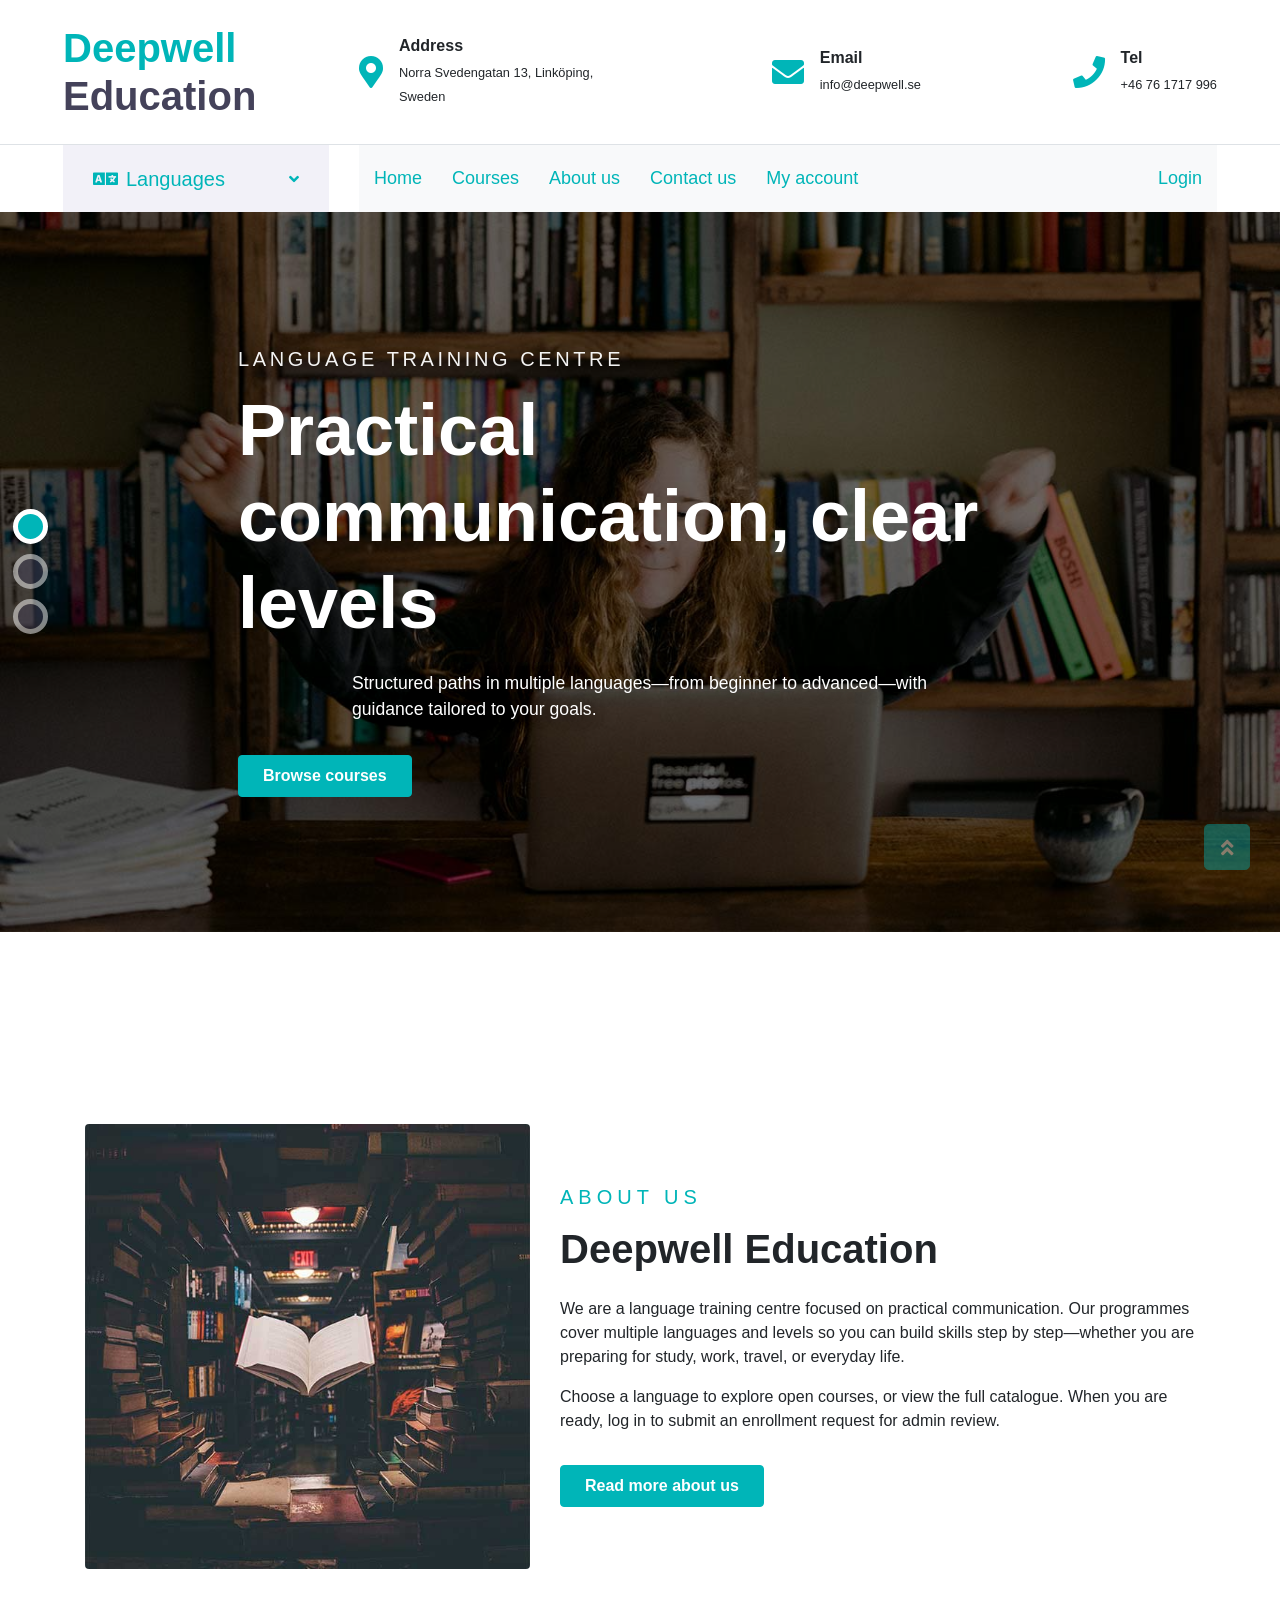
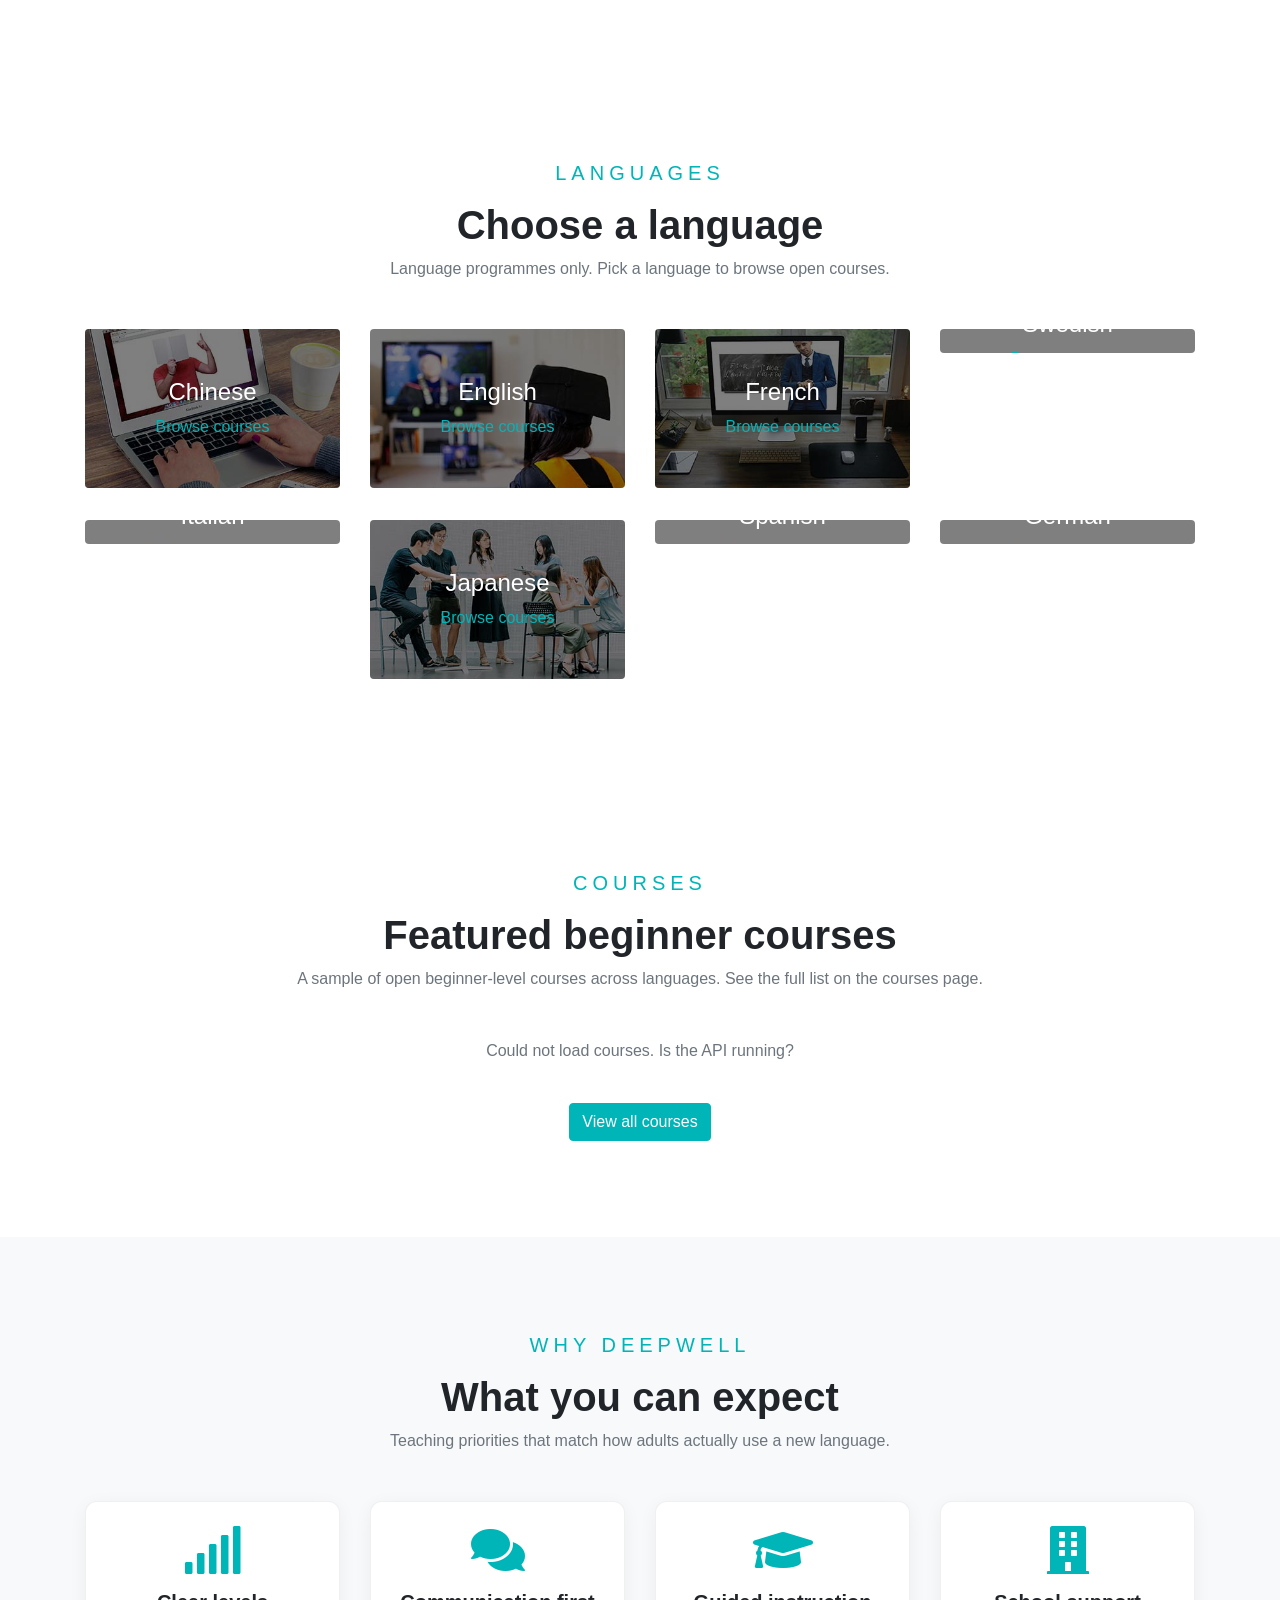
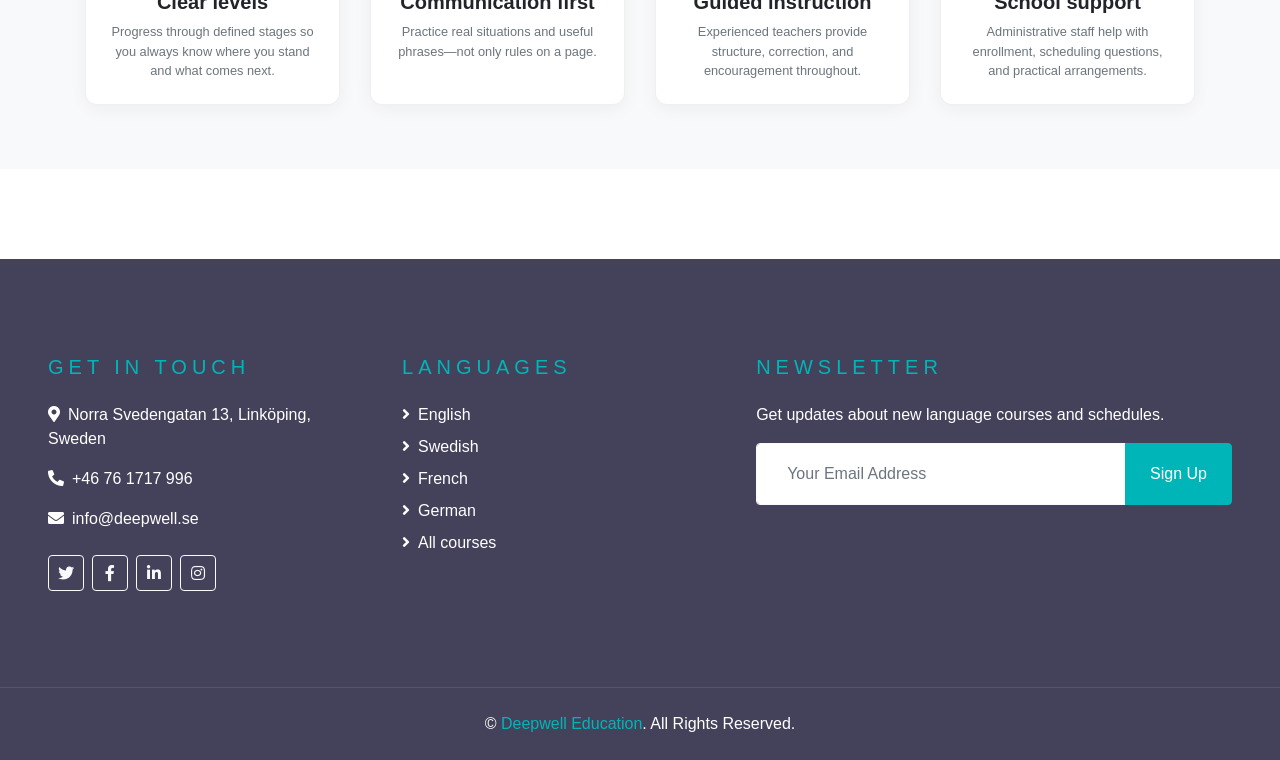
==== DeepwellEducation/wwwroot/frontend/index.html @ 372ea386 "reorganize frontend assets and unify Bootstrap 4 semantics" ====
<!DOCTYPE html>
<html lang="en">

<head>
    <meta charset="utf-8">
    <title>Deepwell Education</title>
    <meta content="width=device-width, initial-scale=1.0" name="viewport">
    <meta content="Deepwell Education, language courses, Linköping, Swedish, English, Chinese" name="keywords">
    <meta content="Deepwell Education offers structured language programmes across multiple levels. Browse courses, apply online, and learn with a focus on practical communication." name="description">

    <!-- Favicon -->
    <link href="images/favicon.ico" rel="icon">

    <!-- Google Web Fonts -->
    <link rel="preconnect" href="https://fonts.gstatic.com">
    <link href="https://fonts.googleapis.com/css2?family=Poppins:wght@400;500;600;700&display=swap" rel="stylesheet"> 

    <!-- Font Awesome -->
    <link href="https://cdnjs.cloudflare.com/ajax/libs/font-awesome/5.10.0/css/all.min.css" rel="stylesheet">

    <!-- Customized Bootstrap Stylesheet -->
    <link href="css/app.css?v=20260414f" rel="stylesheet">
    <script src="js/layout.js" defer></script>
</head>

<body class="page-home">
    <div id="site-header"></div>


    <!-- Carousel Start -->
    <div class="container-fluid p-0 pb-5 mb-5">
        <div id="header-carousel" class="carousel slide carousel-fade" data-ride="carousel">
            <ol class="carousel-indicators">
                <li data-target="#header-carousel" data-slide-to="0" class="active"></li>
                <li data-target="#header-carousel" data-slide-to="1"></li>
                <li data-target="#header-carousel" data-slide-to="2"></li>
            </ol>
            <div class="carousel-inner">
                <div class="carousel-item active app-carousel-item">
                    <img class="position-relative w-100 app-carousel-img" src="images/carousel-1.jpg" alt="">
                    <div class="carousel-caption d-flex align-items-center justify-content-center">
                        <div class="p-5 app-carousel-caption-box">
                            <h5 class="text-white text-uppercase mb-md-3 app-hero-kicker">Language training centre</h5>
                            <h1 class="display-3 text-white mb-md-4">Practical communication, clear levels</h1>
                            <p class="text-white lead d-none d-md-block mb-md-4 home-hero-lead">Structured paths in multiple languages—from beginner to advanced—with guidance tailored to your goals.</p>
                            <a href="course.html" class="btn btn-primary py-md-2 px-md-4 font-weight-semi-bold mt-2">Browse courses</a>
                        </div>
                    </div>
                </div>
                <div class="carousel-item app-carousel-item">
                    <img class="position-relative w-100 app-carousel-img" src="images/carousel-2.jpg" alt="">
                    <div class="carousel-caption d-flex align-items-center justify-content-center">
                        <div class="p-5 app-carousel-caption-box">
                            <h5 class="text-white text-uppercase mb-md-3 app-hero-kicker">Based in Linköping</h5>
                            <h1 class="display-3 text-white mb-md-4">Learn with experienced instructors</h1>
                            <p class="text-white lead d-none d-md-block mb-md-4 home-hero-lead">Speaking-first practice, real-life scenarios, and feedback that helps you progress with confidence.</p>
                            <a href="about.html" class="btn btn-primary py-md-2 px-md-4 font-weight-semi-bold mt-2">About Deepwell</a>
                        </div>
                    </div>
                </div>
                <div class="carousel-item app-carousel-item">
                    <img class="position-relative w-100 app-carousel-img" src="images/carousel-3.jpg" alt="">
                    <div class="carousel-caption d-flex align-items-center justify-content-center">
                        <div class="p-5 app-carousel-caption-box">
                            <h5 class="text-white text-uppercase mb-md-3 app-hero-kicker">Enrolment</h5>
                            <h1 class="display-3 text-white mb-md-4">Apply online for your course</h1>
                            <p class="text-white lead d-none d-md-block mb-md-4 home-hero-lead">Sign in to submit a request; our team reviews applications and confirms your place.</p>
                            <a href="login.html" class="btn btn-primary py-md-2 px-md-4 font-weight-semi-bold mt-2">Log in to apply</a>
                        </div>
                    </div>
                </div>
            </div>
        </div>
    </div>
    <!-- Carousel End -->


    <!-- About Start -->
    <div class="container-fluid py-5">
        <div class="container py-5">
            <div class="row align-items-center">
                <div class="col-lg-5">
                    <img class="img-fluid rounded mb-4 mb-lg-0" src="images/about.jpg" alt="Deepwell Education learning environment">
                </div>
                <div class="col-lg-7">
                    <div class="text-left mb-4">
                        <h5 class="text-primary text-uppercase mb-3 app-letter-spacing-5">About us</h5>
                        <h1>Deepwell Education</h1>
                    </div>
                    <p class="mb-3">We are a language training centre focused on practical communication. Our programmes cover multiple languages and levels so you can build skills step by step—whether you are preparing for study, work, travel, or everyday life.</p>
                    <p class="mb-4">Choose a language to explore open courses, or view the full catalogue. When you are ready, log in to submit an enrollment request for admin review.</p>
                    <a href="about.html" class="btn btn-primary py-md-2 px-md-4 font-weight-semi-bold mt-2">Read more about us</a>
                </div>
            </div>
        </div>
    </div>
    <!-- About End -->


    <!-- Category Start -->
    <div class="container-fluid py-5">
        <div class="container pt-5 pb-3">
            <div class="text-center mb-5">
                <h5 class="text-primary text-uppercase mb-3 app-letter-spacing-5">Languages</h5>
                <h1>Choose a language</h1>
                <p class="text-muted col-lg-8 mx-auto mb-0">Language programmes only. Pick a language to browse open courses.</p>
            </div>
            <div class="row">
                <div class="col-lg-3 col-md-6 mb-4">
                    <div class="cat-item position-relative overflow-hidden rounded mb-2">
                        <img class="img-fluid" src="images/cat-1.jpg" alt="">
                        <a class="cat-overlay text-white text-decoration-none" href="language-detail.html?lang=zh">
                            <h4 class="text-white font-weight-medium">Chinese</h4>
                            <span>Browse courses</span>
                        </a>
                    </div>
                </div>
                <div class="col-lg-3 col-md-6 mb-4">
                    <div class="cat-item position-relative overflow-hidden rounded mb-2">
                        <img class="img-fluid" src="images/cat-2.jpg" alt="">
                        <a class="cat-overlay text-white text-decoration-none" href="language-detail.html?lang=en">
                            <h4 class="text-white font-weight-medium">English</h4>
                            <span>Browse courses</span>
                        </a>
                    </div>
                </div>
                <div class="col-lg-3 col-md-6 mb-4">
                    <div class="cat-item position-relative overflow-hidden rounded mb-2">
                        <img class="img-fluid" src="images/cat-3.jpg" alt="">
                        <a class="cat-overlay text-white text-decoration-none" href="language-detail.html?lang=fr">
                            <h4 class="text-white font-weight-medium">French</h4>
                            <span>Browse courses</span>
                        </a>
                    </div>
                </div>
                <div class="col-lg-3 col-md-6 mb-4">
                    <div class="cat-item position-relative overflow-hidden rounded mb-2">
                        <img class="img-fluid" src="images/cat-4.jpg" alt="">
                        <a class="cat-overlay text-white text-decoration-none" href="language-detail.html?lang=sv">
                            <h4 class="text-white font-weight-medium">Swedish</h4>
                            <span>Browse courses</span>
                        </a>
                    </div>
                </div>
                <div class="col-lg-3 col-md-6 mb-4">
                    <div class="cat-item position-relative overflow-hidden rounded mb-2">
                        <img class="img-fluid" src="images/cat-5.jpg" alt="">
                        <a class="cat-overlay text-white text-decoration-none" href="language-detail.html?lang=it">
                            <h4 class="text-white font-weight-medium">Italian</h4>
                            <span>Browse courses</span>
                        </a>
                    </div>
                </div>
                <div class="col-lg-3 col-md-6 mb-4">
                    <div class="cat-item position-relative overflow-hidden rounded mb-2">
                        <img class="img-fluid" src="images/cat-6.jpg" alt="">
                        <a class="cat-overlay text-white text-decoration-none" href="language-detail.html?lang=ja">
                            <h4 class="text-white font-weight-medium">Japanese</h4>
                            <span>Browse courses</span>
                        </a>
                    </div>
                </div>
                <div class="col-lg-3 col-md-6 mb-4">
                    <div class="cat-item position-relative overflow-hidden rounded mb-2">
                        <img class="img-fluid" src="images/cat-7.jpg" alt="">
                        <a class="cat-overlay text-white text-decoration-none" href="language-detail.html?lang=es">
                            <h4 class="text-white font-weight-medium">Spanish</h4>
                            <span>Browse courses</span>
                        </a>
                    </div>
                </div>
                <div class="col-lg-3 col-md-6 mb-4">
                    <div class="cat-item position-relative overflow-hidden rounded mb-2">
                        <img class="img-fluid" src="images/cat-8.jpg" alt="">
                        <a class="cat-overlay text-white text-decoration-none" href="language-detail.html?lang=de">
                            <h4 class="text-white font-weight-medium">German</h4>
                            <span>Browse courses</span>
                        </a>
                    </div>
                </div>
            </div>
        </div>
    </div>
    <!-- Category End -->


    <!-- Courses Start -->
    <div class="container-fluid py-5">
        <div class="container py-5">
            <div class="text-center mb-5">
                <h5 class="text-primary text-uppercase mb-3 app-letter-spacing-5">Courses</h5>
                <h1>Featured beginner courses</h1>
                <p class="text-muted col-lg-8 mx-auto mb-0">A sample of open beginner-level courses across languages. See the full list on the courses page.</p>
            </div>
            <p id="home-courses-status" class="text-center text-muted mb-3"></p>
            <div id="home-popular-courses" class="row"></div>
            <div class="text-center mt-4">
                <a href="course.html" class="btn btn-primary">View all courses</a>
            </div>
        </div>
    </div>
    <!-- Courses End -->


    <!-- Why Deepwell Start -->
    <div class="container-fluid py-5 bg-light">
        <div class="container pt-5 pb-3">
            <div class="text-center mb-5">
                <h5 class="text-primary text-uppercase mb-3 app-letter-spacing-5">Why Deepwell</h5>
                <h1>What you can expect</h1>
                <p class="text-muted col-lg-8 mx-auto mb-0">Teaching priorities that match how adults actually use a new language.</p>
            </div>
            <div class="row">
                <div class="col-md-6 col-lg-3 text-center mb-4 mb-lg-0">
                    <div class="p-4 h-100 home-value-card">
                        <i class="fa fa-3x fa-signal text-primary mb-3"></i>
                        <h5 class="font-weight-semi-bold">Clear levels</h5>
                        <p class="text-muted small mb-0">Progress through defined stages so you always know where you stand and what comes next.</p>
                    </div>
                </div>
                <div class="col-md-6 col-lg-3 text-center mb-4 mb-lg-0">
                    <div class="p-4 h-100 home-value-card">
                        <i class="fa fa-3x fa-comments text-primary mb-3"></i>
                        <h5 class="font-weight-semi-bold">Communication first</h5>
                        <p class="text-muted small mb-0">Practice real situations and useful phrases—not only rules on a page.</p>
                    </div>
                </div>
                <div class="col-md-6 col-lg-3 text-center mb-4 mb-lg-0">
                    <div class="p-4 h-100 home-value-card">
                        <i class="fa fa-3x fa-graduation-cap text-primary mb-3"></i>
                        <h5 class="font-weight-semi-bold">Guided instruction</h5>
                        <p class="text-muted small mb-0">Experienced teachers provide structure, correction, and encouragement throughout.</p>
                    </div>
                </div>
                <div class="col-md-6 col-lg-3 text-center">
                    <div class="p-4 h-100 home-value-card">
                        <i class="fa fa-3x fa-building text-primary mb-3"></i>
                        <h5 class="font-weight-semi-bold">School support</h5>
                        <p class="text-muted small mb-0">Administrative staff help with enrollment, scheduling questions, and practical arrangements.</p>
                    </div>
                </div>
            </div>
        </div>
    </div>
    <!-- Why Deepwell End -->


    <div id="site-footer"></div>


    <!-- JavaScript Libraries -->
    <script src="https://code.jquery.com/jquery-3.4.1.min.js"></script>
    <script src="https://stackpath.bootstrapcdn.com/bootstrap/4.4.1/js/bootstrap.bundle.min.js"></script>
    <!-- Template Javascript -->
    <script src="js/course-ui.js?v=20260414b"></script>
    <script src="js/main.js"></script>
    <script>
        document.addEventListener('DOMContentLoaded', function () {
            var row = document.getElementById('home-popular-courses');
            var status = document.getElementById('home-courses-status');
            if (row && window.DeepwellCourse && typeof DeepwellCourse.renderHomePopular === 'function') {
                // Home: featured courses only (Beginner level across languages).
                DeepwellCourse.renderHomePopular(row, status, { limit: 6, level: 0 });
            }
        });
    </script>
</body>

</html>
---- DeepwellEducation/wwwroot/frontend/css/app.css ----
/*
 * Aggregated app stylesheet entrypoint.
 * Keep import order stable to preserve cascade behavior.
 */
@import url("./vendor/bootstrap.min.css");
@import url("./app.tokens.css");
@import url("./app.theme.css");
@import url("./app.utilities.css");
@import url("./app.shared.css");
@import url("./app.dashboard.css");
@import url("./app.tables.css");
@import url("./app.forms.css");
@import url("./app.flash.css");
@import url("./app.auth-menu.css");
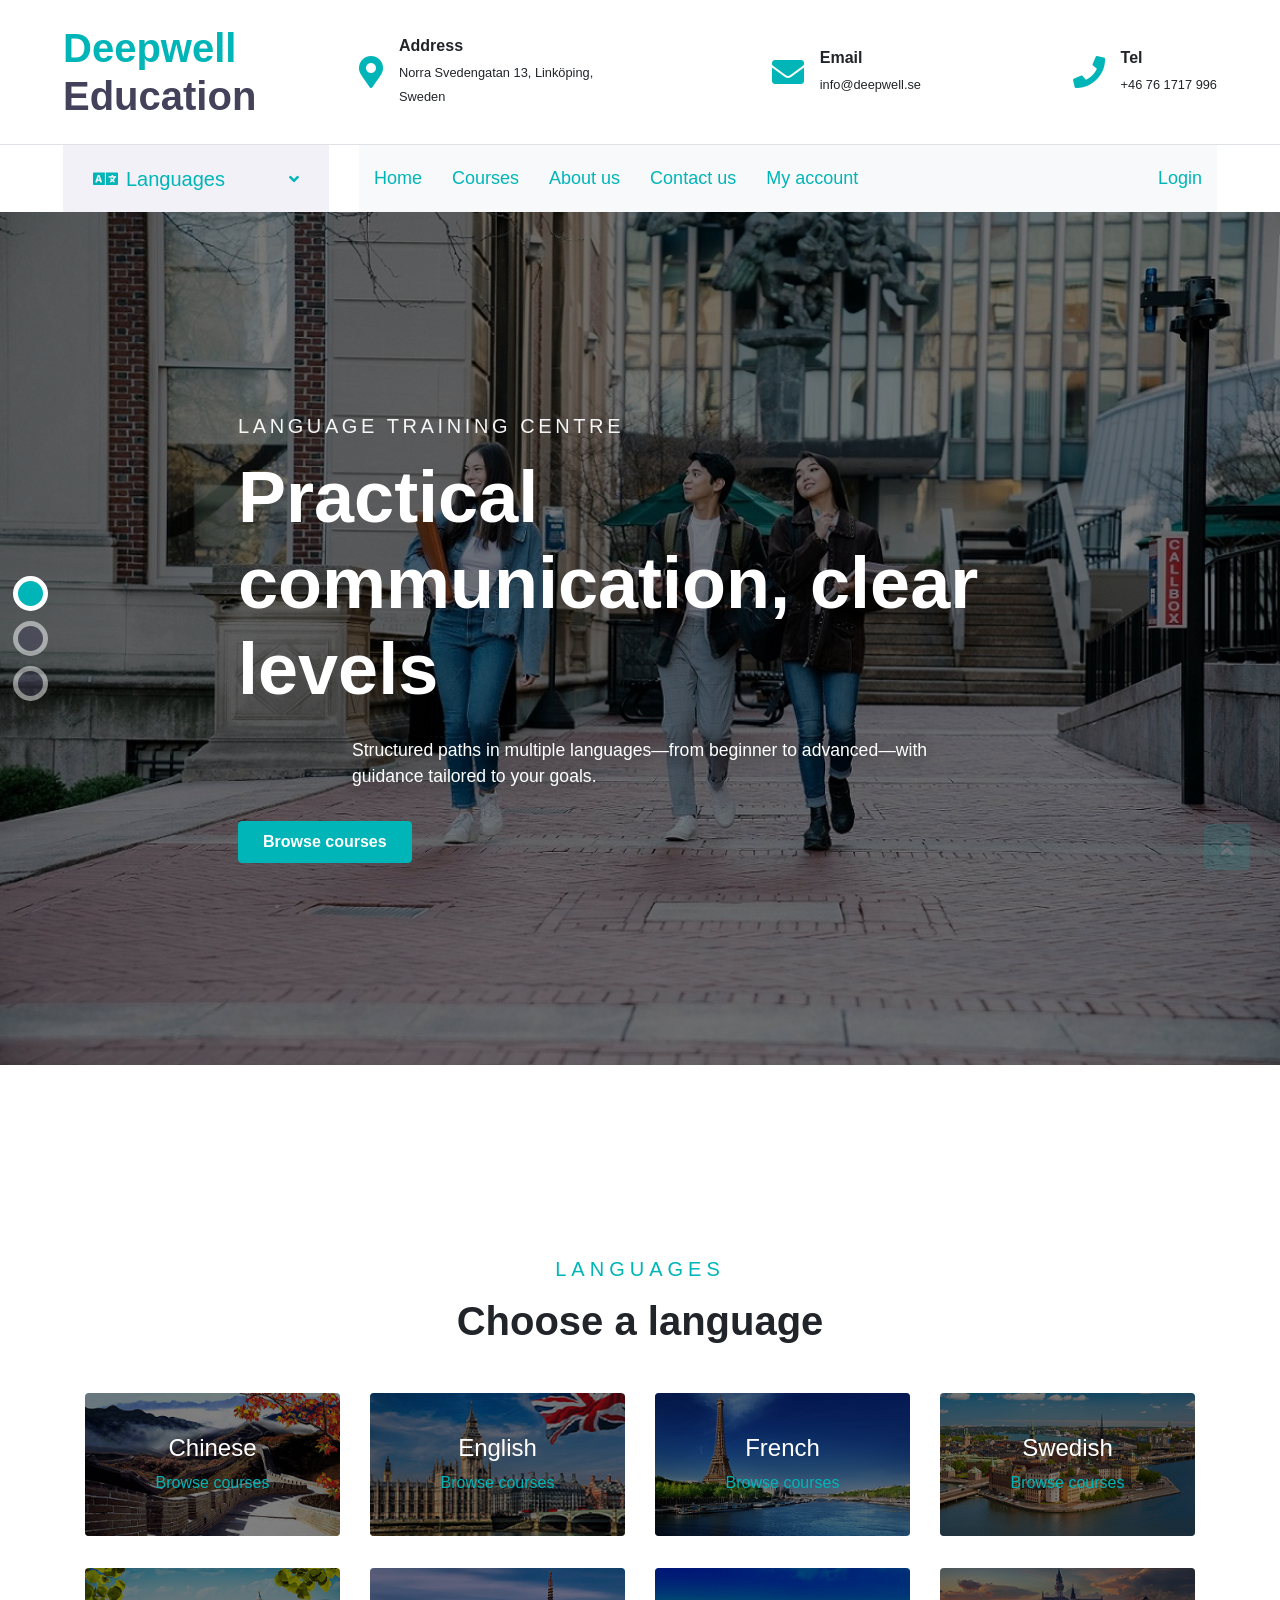
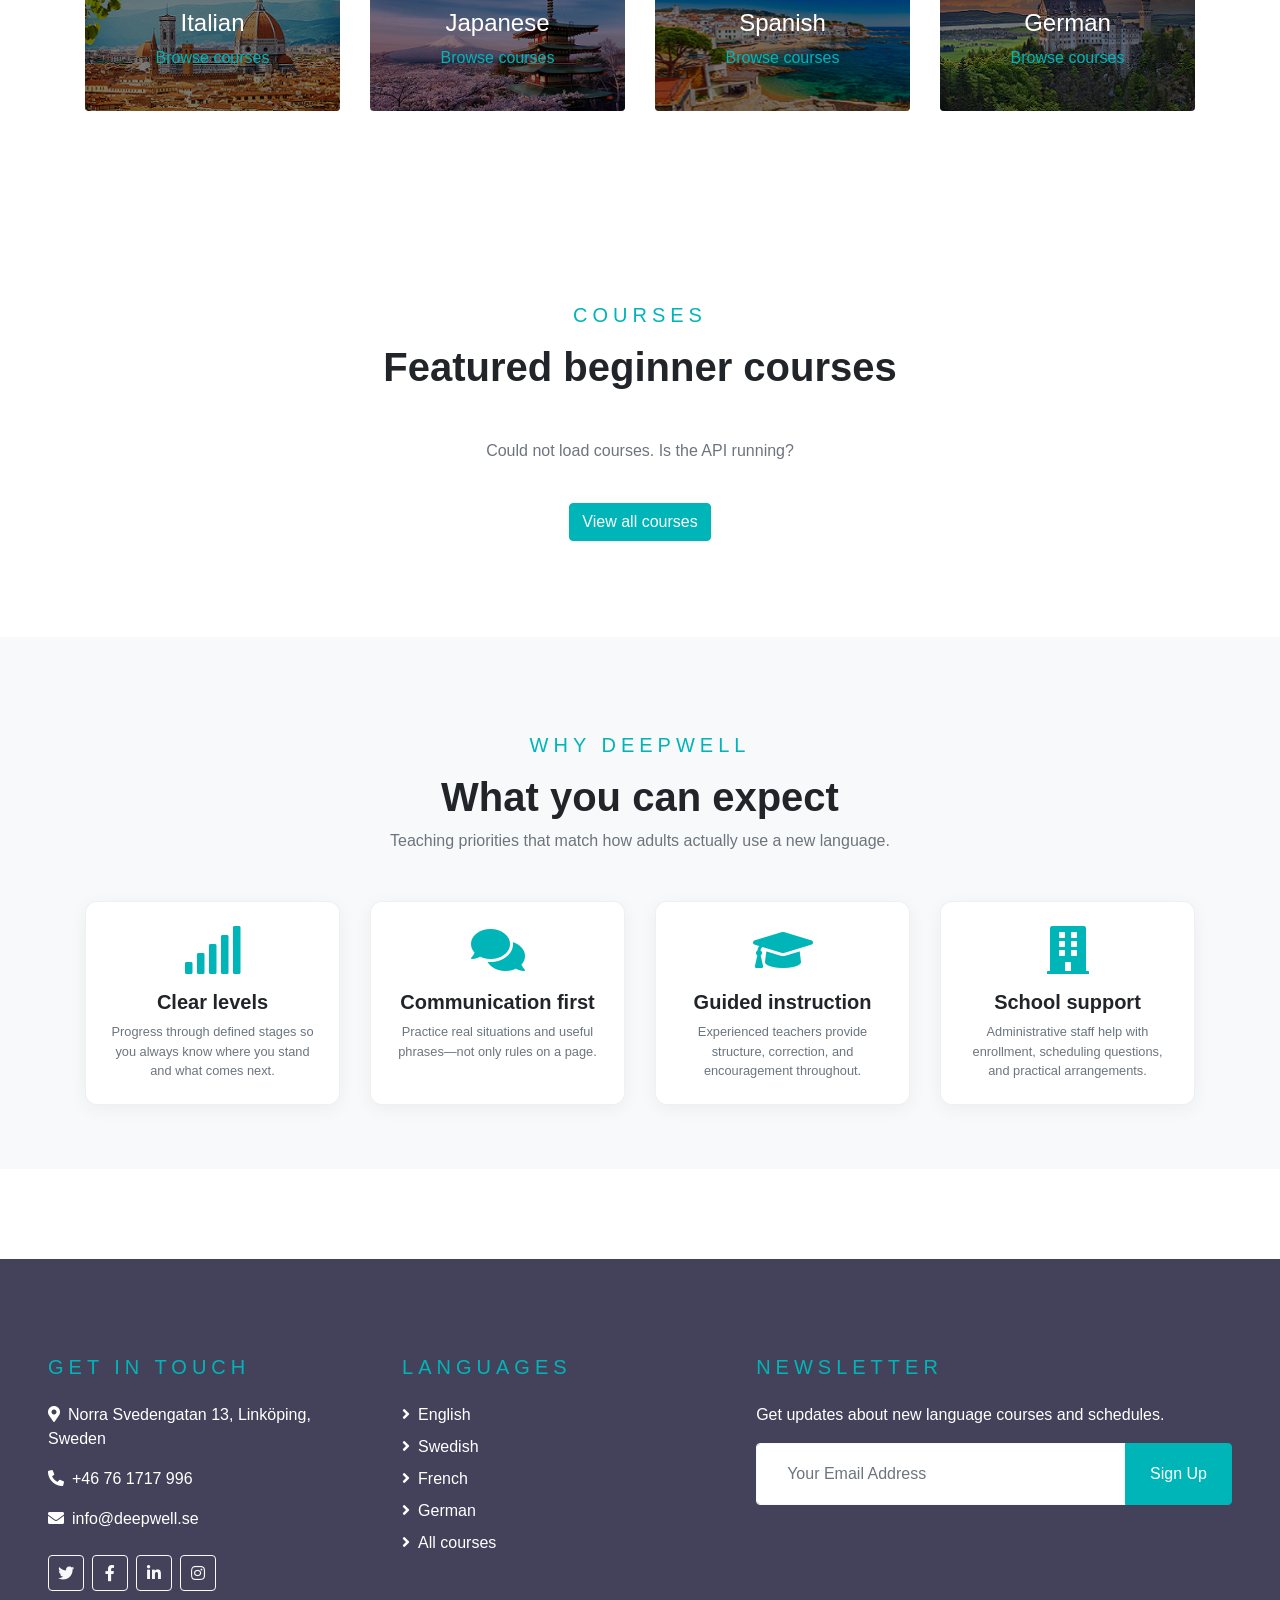
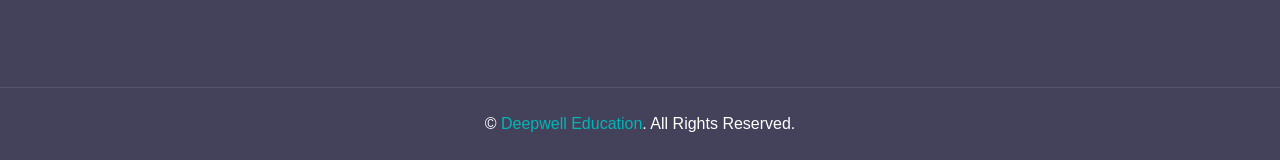
==== commit 062476ba: "refactor(frontend): brand assets, shared language partial, page scripts, cache bust" ====
--- a/DeepwellEducation/wwwroot/frontend/index.html
+++ b/DeepwellEducation/wwwroot/frontend/index.html
@@ -9,7 +9,7 @@
     <meta content="Deepwell Education offers structured language programmes across multiple levels. Browse courses, apply online, and learn with a focus on practical communication." name="description">
 
     <!-- Favicon -->
-    <link href="images/favicon.ico" rel="icon">
+    <link href="images/Deepwell.png" rel="icon" type="image/png">
 
     <!-- Google Web Fonts -->
     <link rel="preconnect" href="https://fonts.gstatic.com">
@@ -19,7 +19,7 @@
     <link href="https://cdnjs.cloudflare.com/ajax/libs/font-awesome/5.10.0/css/all.min.css" rel="stylesheet">
 
     <!-- Customized Bootstrap Stylesheet -->
-    <link href="css/app.css?v=20260414f" rel="stylesheet">
+    <link href="css/app.css?v=20260415c" rel="stylesheet">
     <script src="js/layout.js" defer></script>
 </head>
 
@@ -75,111 +75,9 @@
     <!-- Carousel End -->
 
 
-    <!-- About Start -->
+    <!-- Category Start (markup: partials/language-category.html) -->
     <div class="container-fluid py-5">
-        <div class="container py-5">
-            <div class="row align-items-center">
-                <div class="col-lg-5">
-                    <img class="img-fluid rounded mb-4 mb-lg-0" src="images/about.jpg" alt="Deepwell Education learning environment">
-                </div>
-                <div class="col-lg-7">
-                    <div class="text-left mb-4">
-                        <h5 class="text-primary text-uppercase mb-3 app-letter-spacing-5">About us</h5>
-                        <h1>Deepwell Education</h1>
-                    </div>
-                    <p class="mb-3">We are a language training centre focused on practical communication. Our programmes cover multiple languages and levels so you can build skills step by step—whether you are preparing for study, work, travel, or everyday life.</p>
-                    <p class="mb-4">Choose a language to explore open courses, or view the full catalogue. When you are ready, log in to submit an enrollment request for admin review.</p>
-                    <a href="about.html" class="btn btn-primary py-md-2 px-md-4 font-weight-semi-bold mt-2">Read more about us</a>
-                </div>
-            </div>
-        </div>
-    </div>
-    <!-- About End -->
-
-
-    <!-- Category Start -->
-    <div class="container-fluid py-5">
-        <div class="container pt-5 pb-3">
-            <div class="text-center mb-5">
-                <h5 class="text-primary text-uppercase mb-3 app-letter-spacing-5">Languages</h5>
-                <h1>Choose a language</h1>
-                <p class="text-muted col-lg-8 mx-auto mb-0">Language programmes only. Pick a language to browse open courses.</p>
-            </div>
-            <div class="row">
-                <div class="col-lg-3 col-md-6 mb-4">
-                    <div class="cat-item position-relative overflow-hidden rounded mb-2">
-                        <img class="img-fluid" src="images/cat-1.jpg" alt="">
-                        <a class="cat-overlay text-white text-decoration-none" href="language-detail.html?lang=zh">
-                            <h4 class="text-white font-weight-medium">Chinese</h4>
-                            <span>Browse courses</span>
-                        </a>
-                    </div>
-                </div>
-                <div class="col-lg-3 col-md-6 mb-4">
-                    <div class="cat-item position-relative overflow-hidden rounded mb-2">
-                        <img class="img-fluid" src="images/cat-2.jpg" alt="">
-                        <a class="cat-overlay text-white text-decoration-none" href="language-detail.html?lang=en">
-                            <h4 class="text-white font-weight-medium">English</h4>
-                            <span>Browse courses</span>
-                        </a>
-                    </div>
-                </div>
-                <div class="col-lg-3 col-md-6 mb-4">
-                    <div class="cat-item position-relative overflow-hidden rounded mb-2">
-                        <img class="img-fluid" src="images/cat-3.jpg" alt="">
-                        <a class="cat-overlay text-white text-decoration-none" href="language-detail.html?lang=fr">
-                            <h4 class="text-white font-weight-medium">French</h4>
-                            <span>Browse courses</span>
-                        </a>
-                    </div>
-                </div>
-                <div class="col-lg-3 col-md-6 mb-4">
-                    <div class="cat-item position-relative overflow-hidden rounded mb-2">
-                        <img class="img-fluid" src="images/cat-4.jpg" alt="">
-                        <a class="cat-overlay text-white text-decoration-none" href="language-detail.html?lang=sv">
-                            <h4 class="text-white font-weight-medium">Swedish</h4>
-                            <span>Browse courses</span>
-                        </a>
-                    </div>
-                </div>
-                <div class="col-lg-3 col-md-6 mb-4">
-                    <div class="cat-item position-relative overflow-hidden rounded mb-2">
-                        <img class="img-fluid" src="images/cat-5.jpg" alt="">
-                        <a class="cat-overlay text-white text-decoration-none" href="language-detail.html?lang=it">
-                            <h4 class="text-white font-weight-medium">Italian</h4>
-                            <span>Browse courses</span>
-                        </a>
-                    </div>
-                </div>
-                <div class="col-lg-3 col-md-6 mb-4">
-                    <div class="cat-item position-relative overflow-hidden rounded mb-2">
-                        <img class="img-fluid" src="images/cat-6.jpg" alt="">
-                        <a class="cat-overlay text-white text-decoration-none" href="language-detail.html?lang=ja">
-                            <h4 class="text-white font-weight-medium">Japanese</h4>
-                            <span>Browse courses</span>
-                        </a>
-                    </div>
-                </div>
-                <div class="col-lg-3 col-md-6 mb-4">
-                    <div class="cat-item position-relative overflow-hidden rounded mb-2">
-                        <img class="img-fluid" src="images/cat-7.jpg" alt="">
-                        <a class="cat-overlay text-white text-decoration-none" href="language-detail.html?lang=es">
-                            <h4 class="text-white font-weight-medium">Spanish</h4>
-                            <span>Browse courses</span>
-                        </a>
-                    </div>
-                </div>
-                <div class="col-lg-3 col-md-6 mb-4">
-                    <div class="cat-item position-relative overflow-hidden rounded mb-2">
-                        <img class="img-fluid" src="images/cat-8.jpg" alt="">
-                        <a class="cat-overlay text-white text-decoration-none" href="language-detail.html?lang=de">
-                            <h4 class="text-white font-weight-medium">German</h4>
-                            <span>Browse courses</span>
-                        </a>
-                    </div>
-                </div>
-            </div>
-        </div>
+        <div id="language-category-inner"></div>
     </div>
     <!-- Category End -->
 
@@ -190,7 +88,6 @@
             <div class="text-center mb-5">
                 <h5 class="text-primary text-uppercase mb-3 app-letter-spacing-5">Courses</h5>
                 <h1>Featured beginner courses</h1>
-                <p class="text-muted col-lg-8 mx-auto mb-0">A sample of open beginner-level courses across languages. See the full list on the courses page.</p>
             </div>
             <p id="home-courses-status" class="text-center text-muted mb-3"></p>
             <div id="home-popular-courses" class="row"></div>
@@ -252,18 +149,9 @@
     <script src="https://code.jquery.com/jquery-3.4.1.min.js"></script>
     <script src="https://stackpath.bootstrapcdn.com/bootstrap/4.4.1/js/bootstrap.bundle.min.js"></script>
     <!-- Template Javascript -->
-    <script src="js/course-ui.js?v=20260414b"></script>
+    <script src="js/course-ui.js?v=20260415c"></script>
     <script src="js/main.js"></script>
-    <script>
-        document.addEventListener('DOMContentLoaded', function () {
-            var row = document.getElementById('home-popular-courses');
-            var status = document.getElementById('home-courses-status');
-            if (row && window.DeepwellCourse && typeof DeepwellCourse.renderHomePopular === 'function') {
-                // Home: featured courses only (Beginner level across languages).
-                DeepwellCourse.renderHomePopular(row, status, { limit: 6, level: 0 });
-            }
-        });
-    </script>
+    <script src="js/home-page.js?v=20260415c"></script>
 </body>
 
 </html>
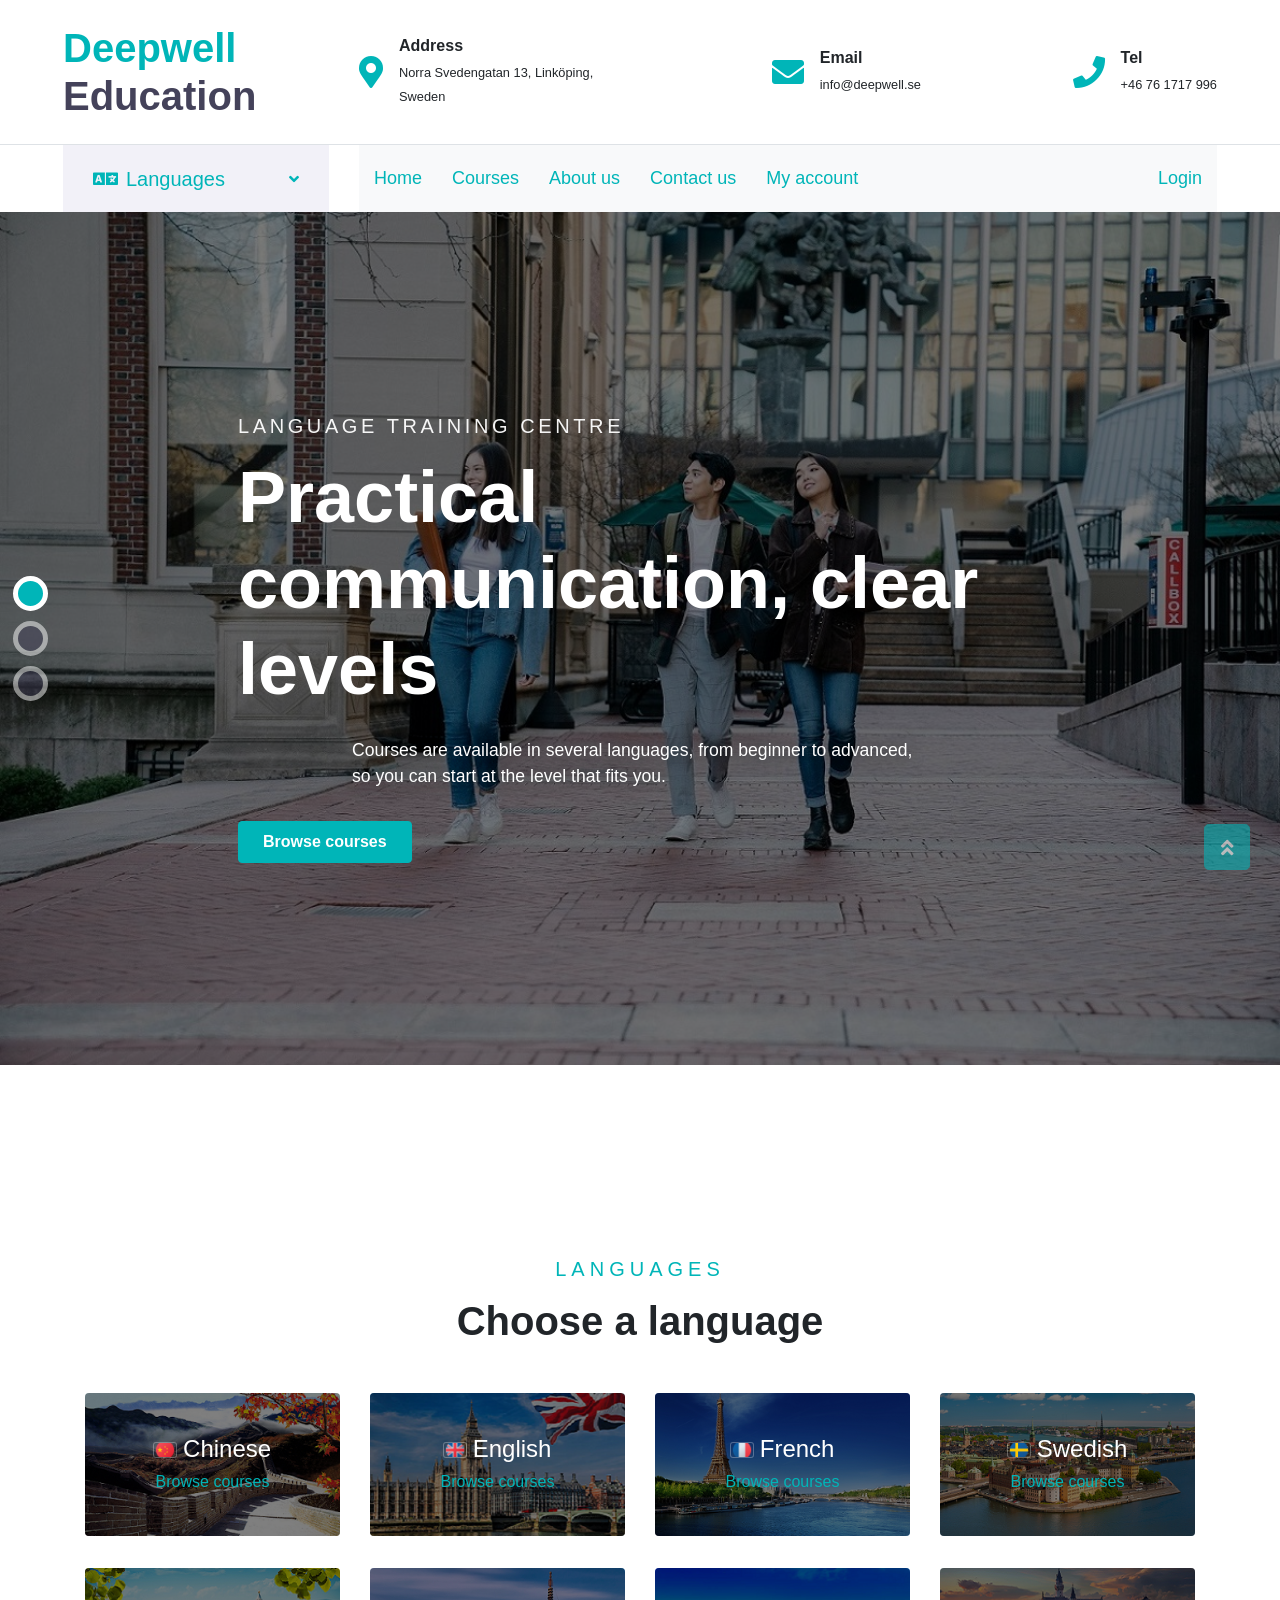
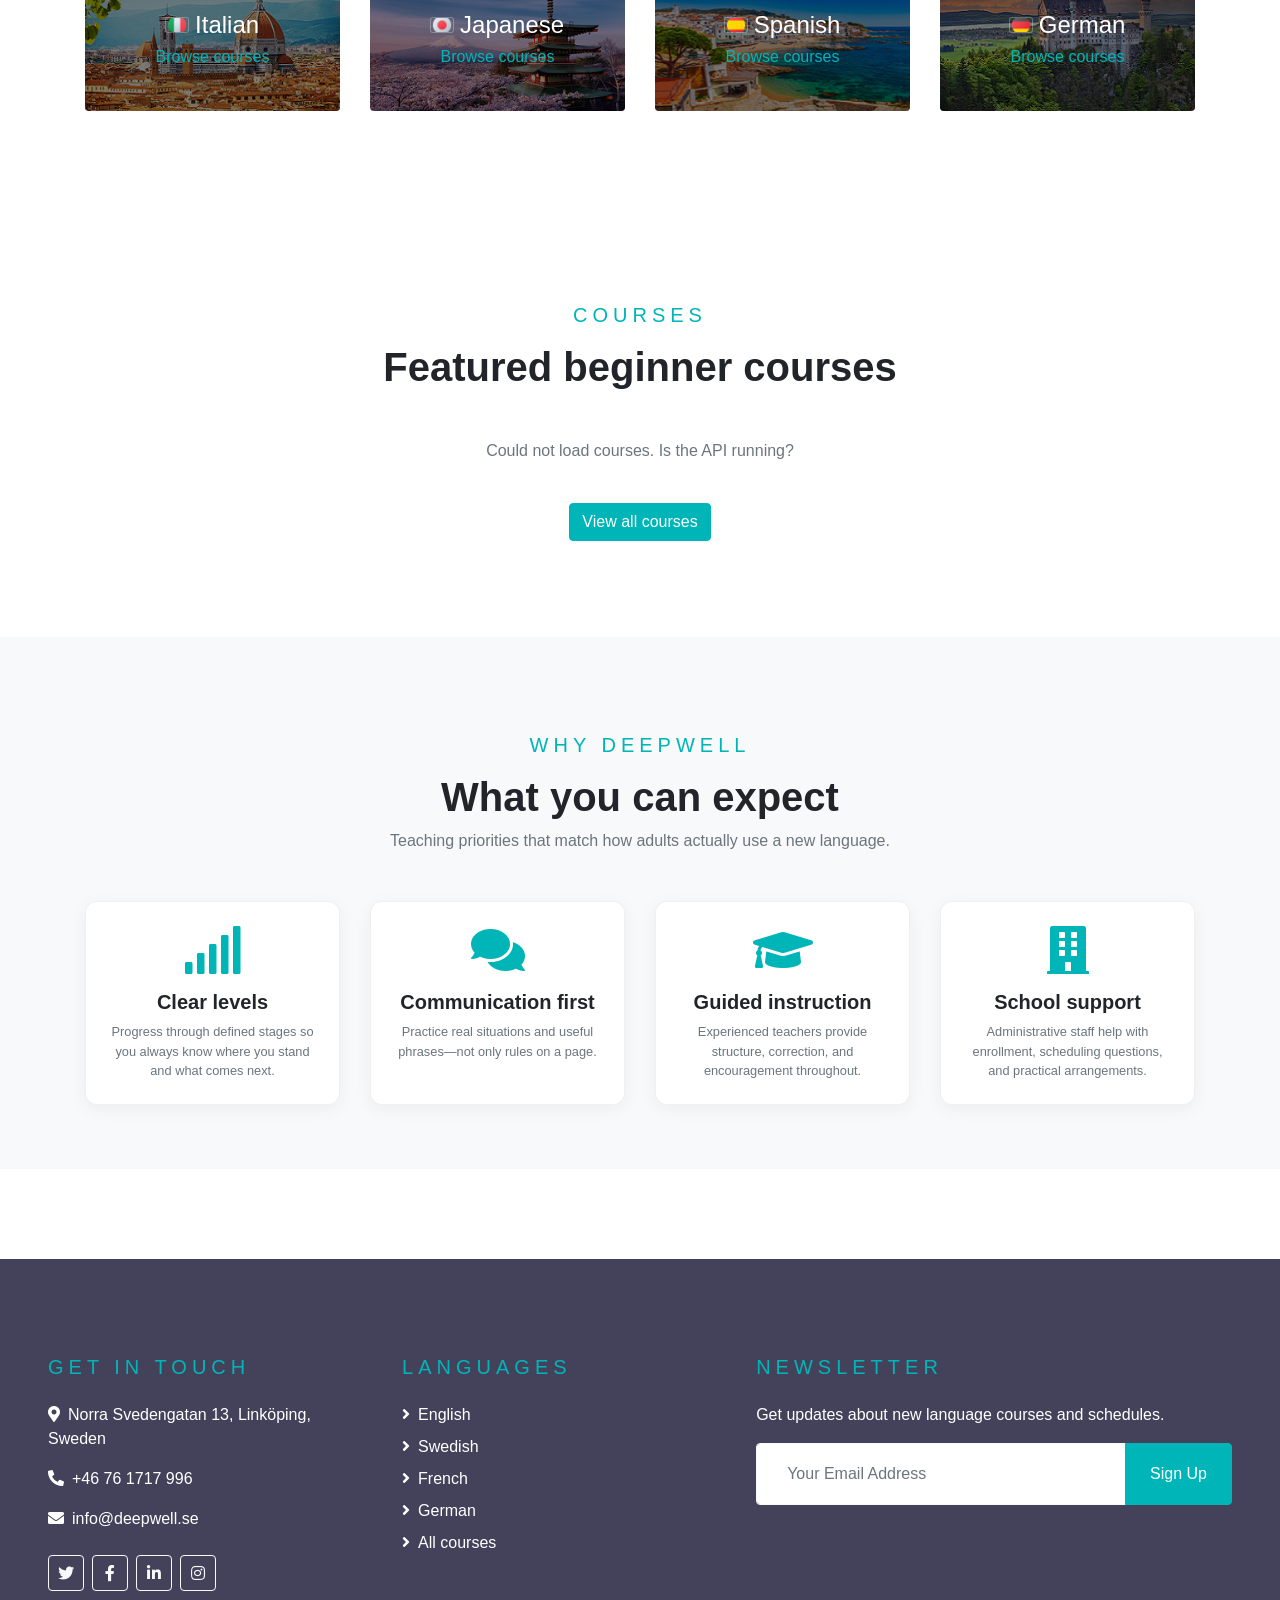
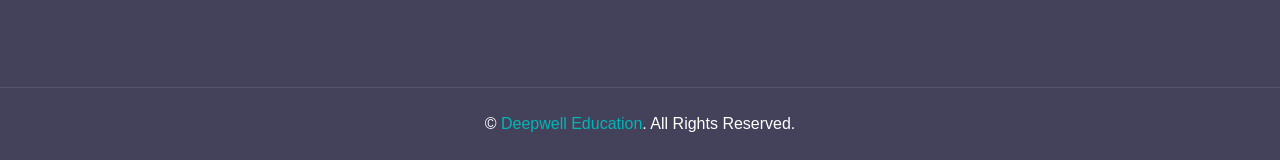
==== commit 8f57a3c2: "refine course pages, language flags, and frontend styles" ====
--- a/DeepwellEducation/wwwroot/frontend/index.html
+++ b/DeepwellEducation/wwwroot/frontend/index.html
@@ -19,7 +19,7 @@
     <link href="https://cdnjs.cloudflare.com/ajax/libs/font-awesome/5.10.0/css/all.min.css" rel="stylesheet">
 
     <!-- Customized Bootstrap Stylesheet -->
-    <link href="css/app.css?v=20260415c" rel="stylesheet">
+    <link href="css/app.css?v=20260416k" rel="stylesheet">
     <script src="js/layout.js" defer></script>
 </head>
 
@@ -42,7 +42,7 @@
                         <div class="p-5 app-carousel-caption-box">
                             <h5 class="text-white text-uppercase mb-md-3 app-hero-kicker">Language training centre</h5>
                             <h1 class="display-3 text-white mb-md-4">Practical communication, clear levels</h1>
-                            <p class="text-white lead d-none d-md-block mb-md-4 home-hero-lead">Structured paths in multiple languages—from beginner to advanced—with guidance tailored to your goals.</p>
+                            <p class="text-white lead d-none d-md-block mb-md-4 home-hero-lead">Courses are available in several languages, from beginner to advanced, so you can start at the level that fits you.</p>
                             <a href="course.html" class="btn btn-primary py-md-2 px-md-4 font-weight-semi-bold mt-2">Browse courses</a>
                         </div>
                     </div>
@@ -53,7 +53,7 @@
                         <div class="p-5 app-carousel-caption-box">
                             <h5 class="text-white text-uppercase mb-md-3 app-hero-kicker">Based in Linköping</h5>
                             <h1 class="display-3 text-white mb-md-4">Learn with experienced instructors</h1>
-                            <p class="text-white lead d-none d-md-block mb-md-4 home-hero-lead">Speaking-first practice, real-life scenarios, and feedback that helps you progress with confidence.</p>
+                            <p class="text-white lead d-none d-md-block mb-md-4 home-hero-lead">Expect plenty of speaking practice, everyday situations, and regular feedback from your teacher.</p>
                             <a href="about.html" class="btn btn-primary py-md-2 px-md-4 font-weight-semi-bold mt-2">About Deepwell</a>
                         </div>
                     </div>
@@ -64,7 +64,7 @@
                         <div class="p-5 app-carousel-caption-box">
                             <h5 class="text-white text-uppercase mb-md-3 app-hero-kicker">Enrolment</h5>
                             <h1 class="display-3 text-white mb-md-4">Apply online for your course</h1>
-                            <p class="text-white lead d-none d-md-block mb-md-4 home-hero-lead">Sign in to submit a request; our team reviews applications and confirms your place.</p>
+                            <p class="text-white lead d-none d-md-block mb-md-4 home-hero-lead">Sign in to apply for a course. We will review it and get back to you.</p>
                             <a href="login.html" class="btn btn-primary py-md-2 px-md-4 font-weight-semi-bold mt-2">Log in to apply</a>
                         </div>
                     </div>
@@ -149,7 +149,7 @@
     <script src="https://code.jquery.com/jquery-3.4.1.min.js"></script>
     <script src="https://stackpath.bootstrapcdn.com/bootstrap/4.4.1/js/bootstrap.bundle.min.js"></script>
     <!-- Template Javascript -->
-    <script src="js/course-ui.js?v=20260415c"></script>
+    <script src="js/course-ui.js?v=20260416f"></script>
     <script src="js/main.js"></script>
     <script src="js/home-page.js?v=20260415c"></script>
 </body>
--- a/DeepwellEducation/wwwroot/frontend/css/app.css
+++ b/DeepwellEducation/wwwroot/frontend/css/app.css
@@ -7,6 +7,8 @@
 @import url("./app.theme.css");
 @import url("./app.utilities.css");
 @import url("./app.shared.css");
+@import url("./app.home.css");
+@import url("./app.course.css");
 @import url("./app.dashboard.css");
 @import url("./app.tables.css");
 @import url("./app.forms.css");
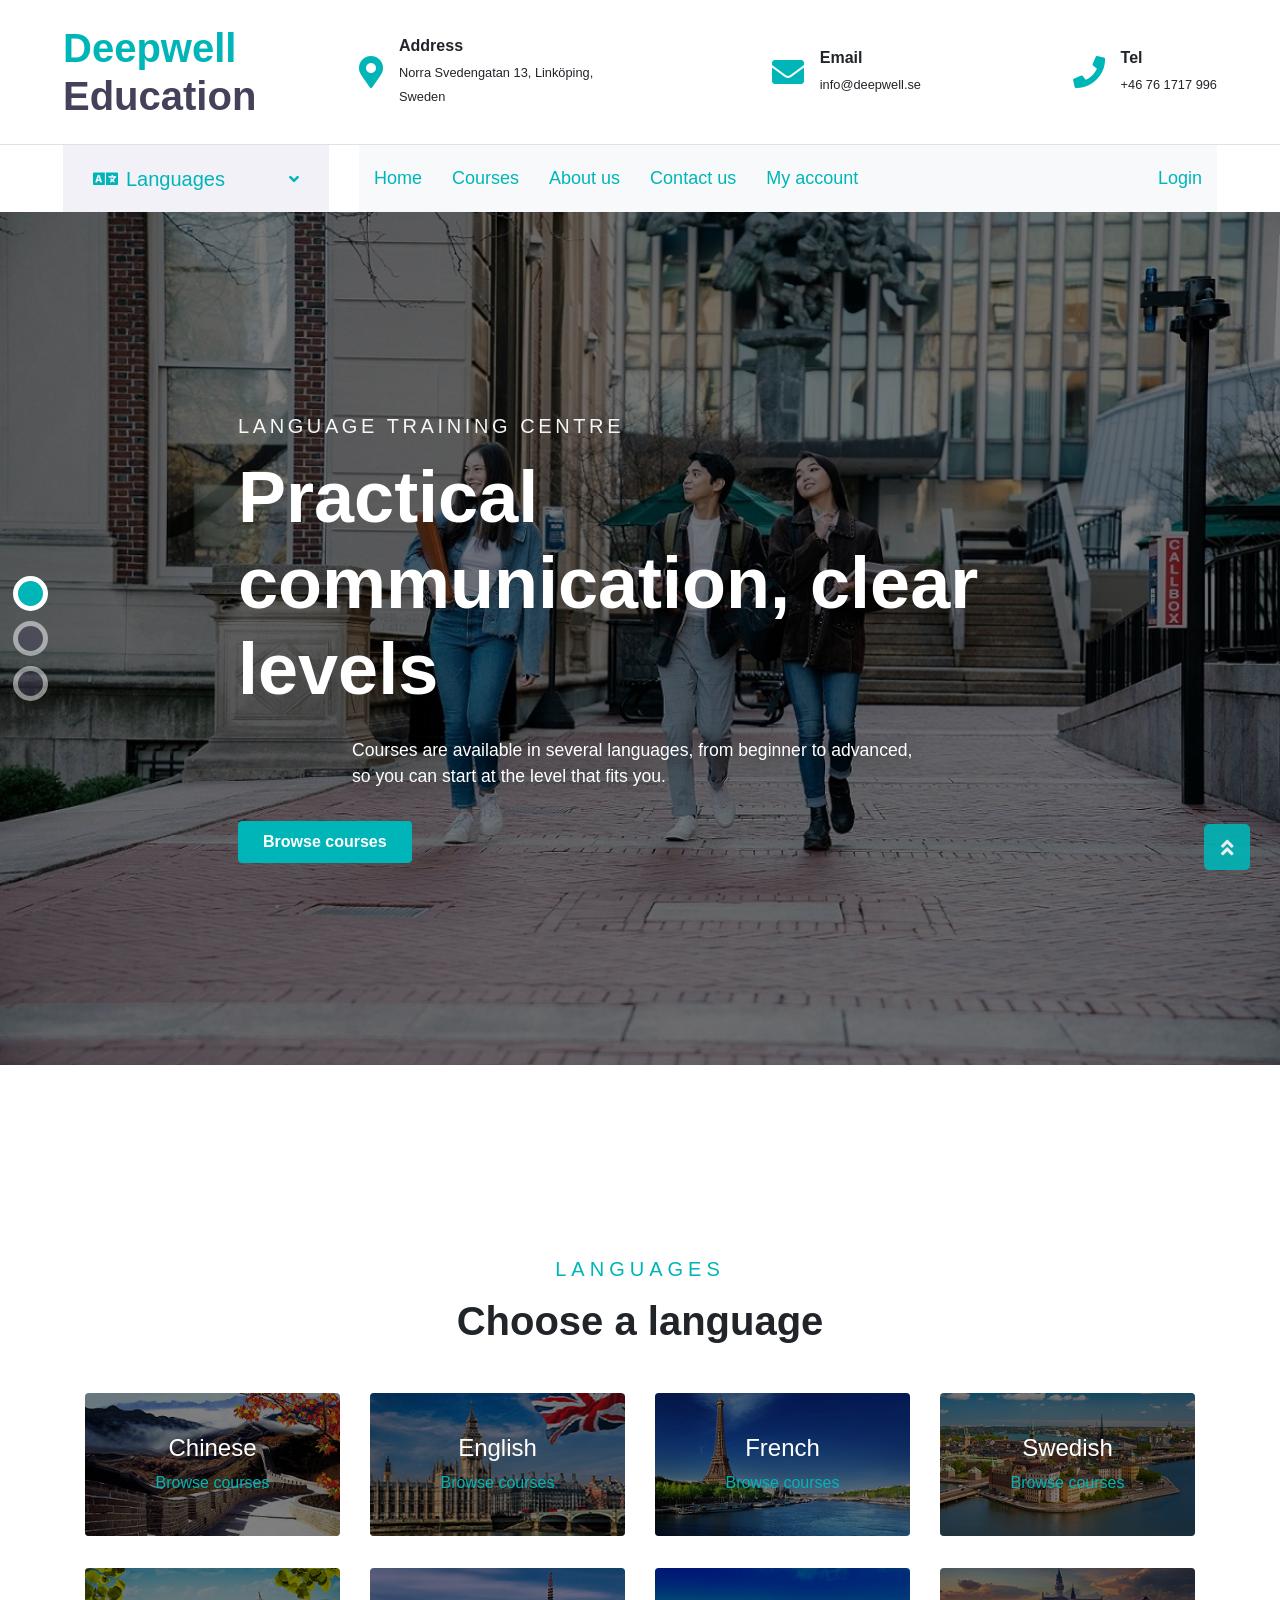
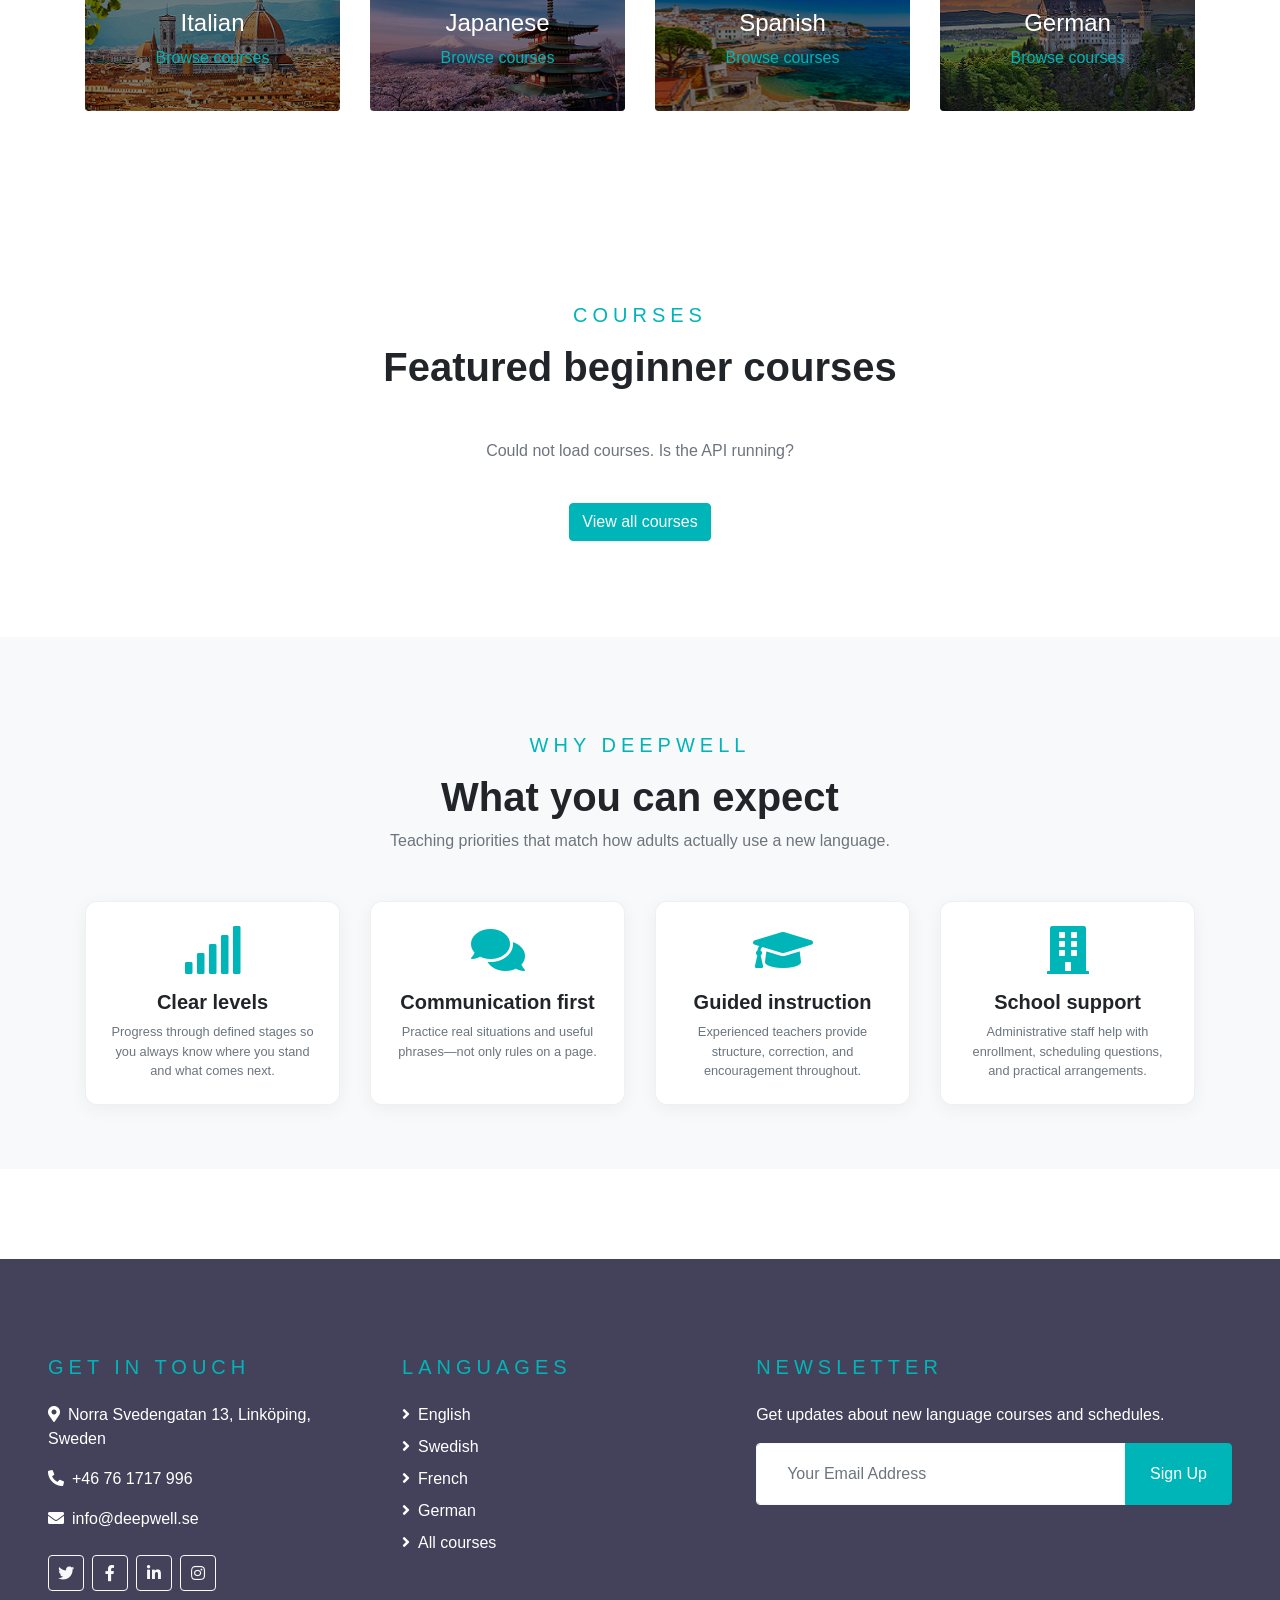
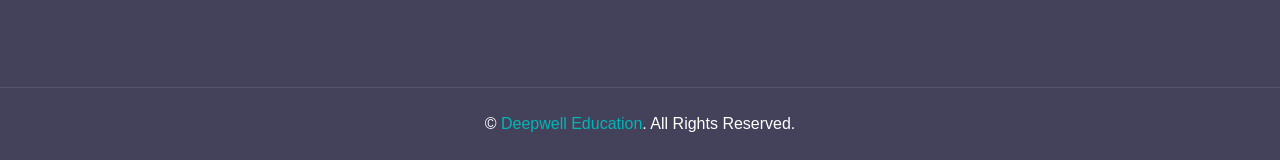
==== commit 07ef1142: "improve course pages and remove unused frontend styles" ====
--- a/DeepwellEducation/wwwroot/frontend/index.html
+++ b/DeepwellEducation/wwwroot/frontend/index.html
@@ -19,7 +19,7 @@
     <link href="https://cdnjs.cloudflare.com/ajax/libs/font-awesome/5.10.0/css/all.min.css" rel="stylesheet">
 
     <!-- Customized Bootstrap Stylesheet -->
-    <link href="css/app.css?v=20260416k" rel="stylesheet">
+    <link href="css/app.css?v=20260416l" rel="stylesheet">
     <script src="js/layout.js" defer></script>
 </head>
 
@@ -149,7 +149,7 @@
     <script src="https://code.jquery.com/jquery-3.4.1.min.js"></script>
     <script src="https://stackpath.bootstrapcdn.com/bootstrap/4.4.1/js/bootstrap.bundle.min.js"></script>
     <!-- Template Javascript -->
-    <script src="js/course-ui.js?v=20260416f"></script>
+    <script src="js/course-ui.js?v=20260416m"></script>
     <script src="js/main.js"></script>
     <script src="js/home-page.js?v=20260415c"></script>
 </body>
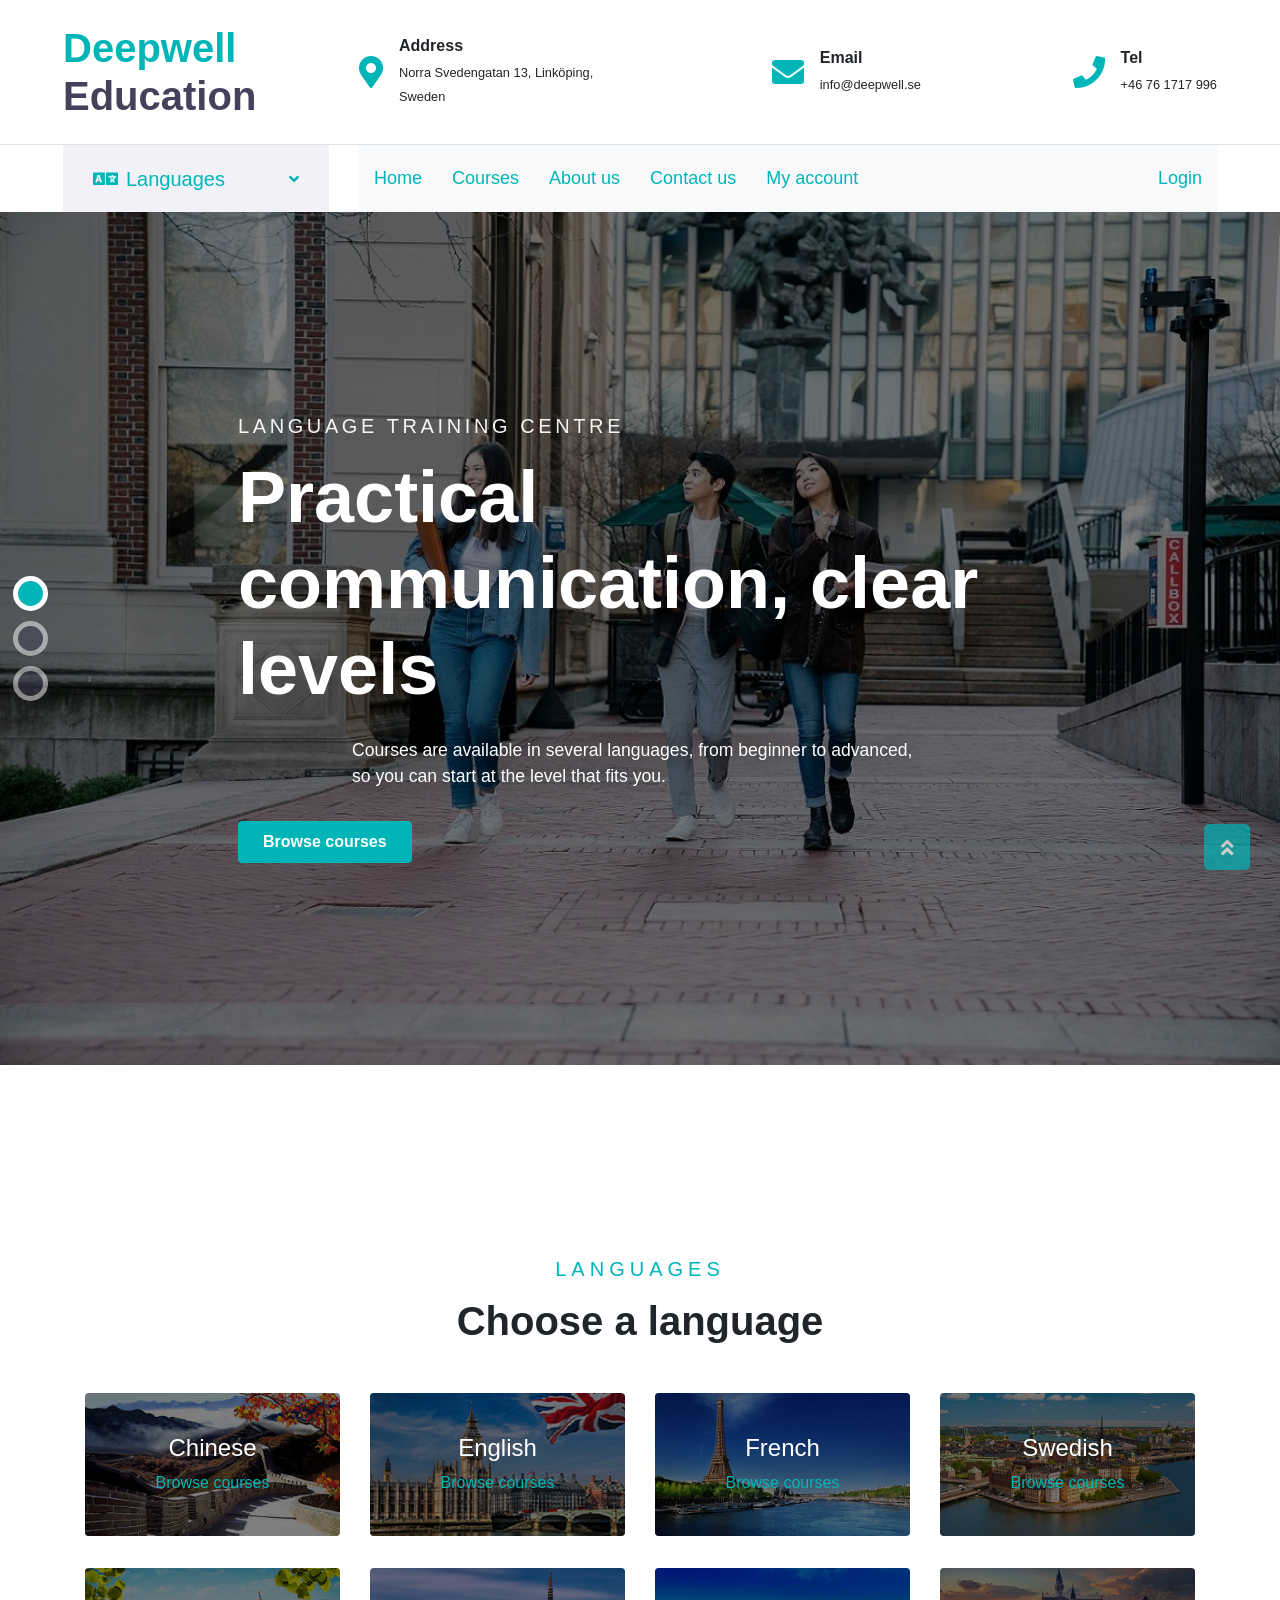
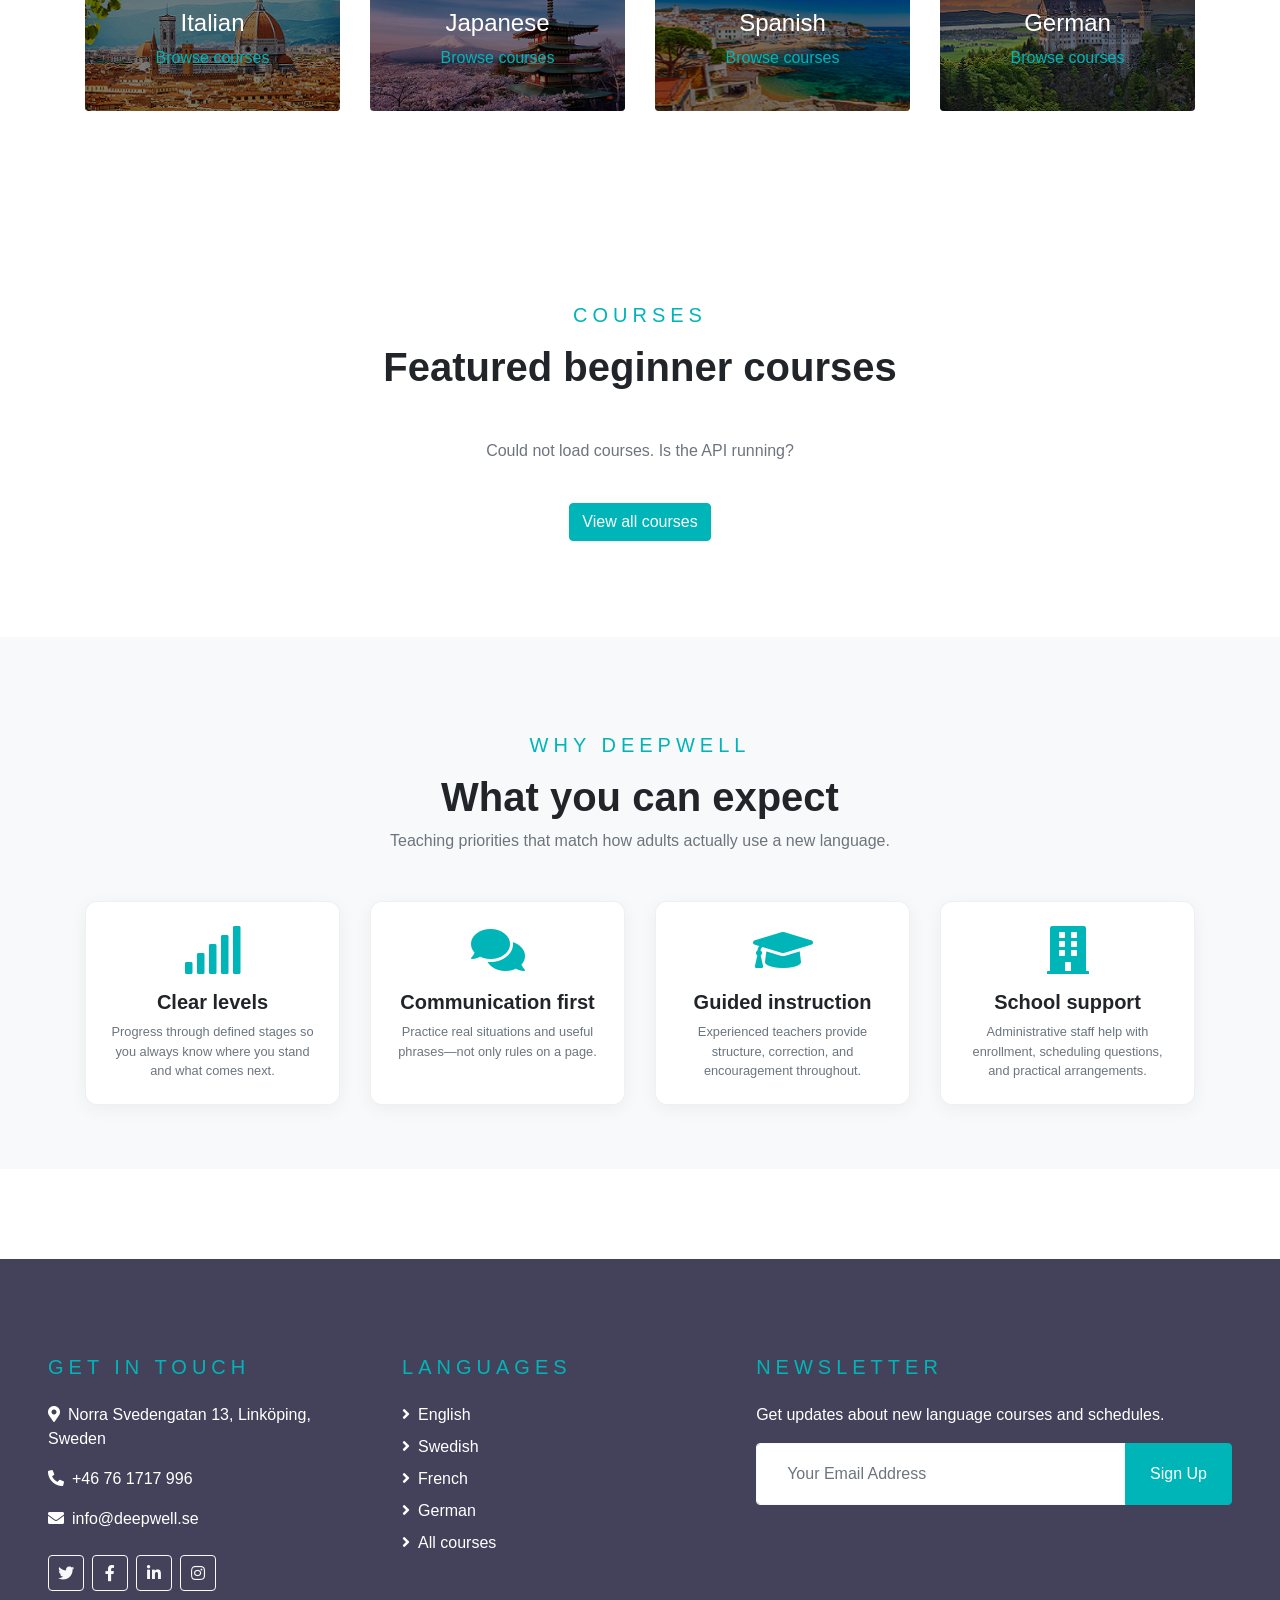
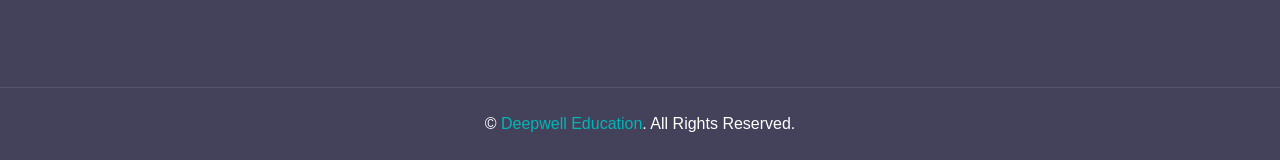
==== commit 9499fe51: "chore(frontend): slim dashboard entry scripts and split page modules" ====
--- a/DeepwellEducation/wwwroot/frontend/index.html
+++ b/DeepwellEducation/wwwroot/frontend/index.html
@@ -20,6 +20,7 @@
 
     <!-- Customized Bootstrap Stylesheet -->
     <link href="css/app.css?v=20260416l" rel="stylesheet">
+    <script src="js/shared-dom.js?v=20260422a"></script>
     <script src="js/layout.js" defer></script>
 </head>
 
@@ -149,7 +150,7 @@
     <script src="https://code.jquery.com/jquery-3.4.1.min.js"></script>
     <script src="https://stackpath.bootstrapcdn.com/bootstrap/4.4.1/js/bootstrap.bundle.min.js"></script>
     <!-- Template Javascript -->
-    <script src="js/course-ui.js?v=20260416m"></script>
+    <script src="js/course-ui.js?v=20260422f"></script>
     <script src="js/main.js"></script>
     <script src="js/home-page.js?v=20260415c"></script>
 </body>
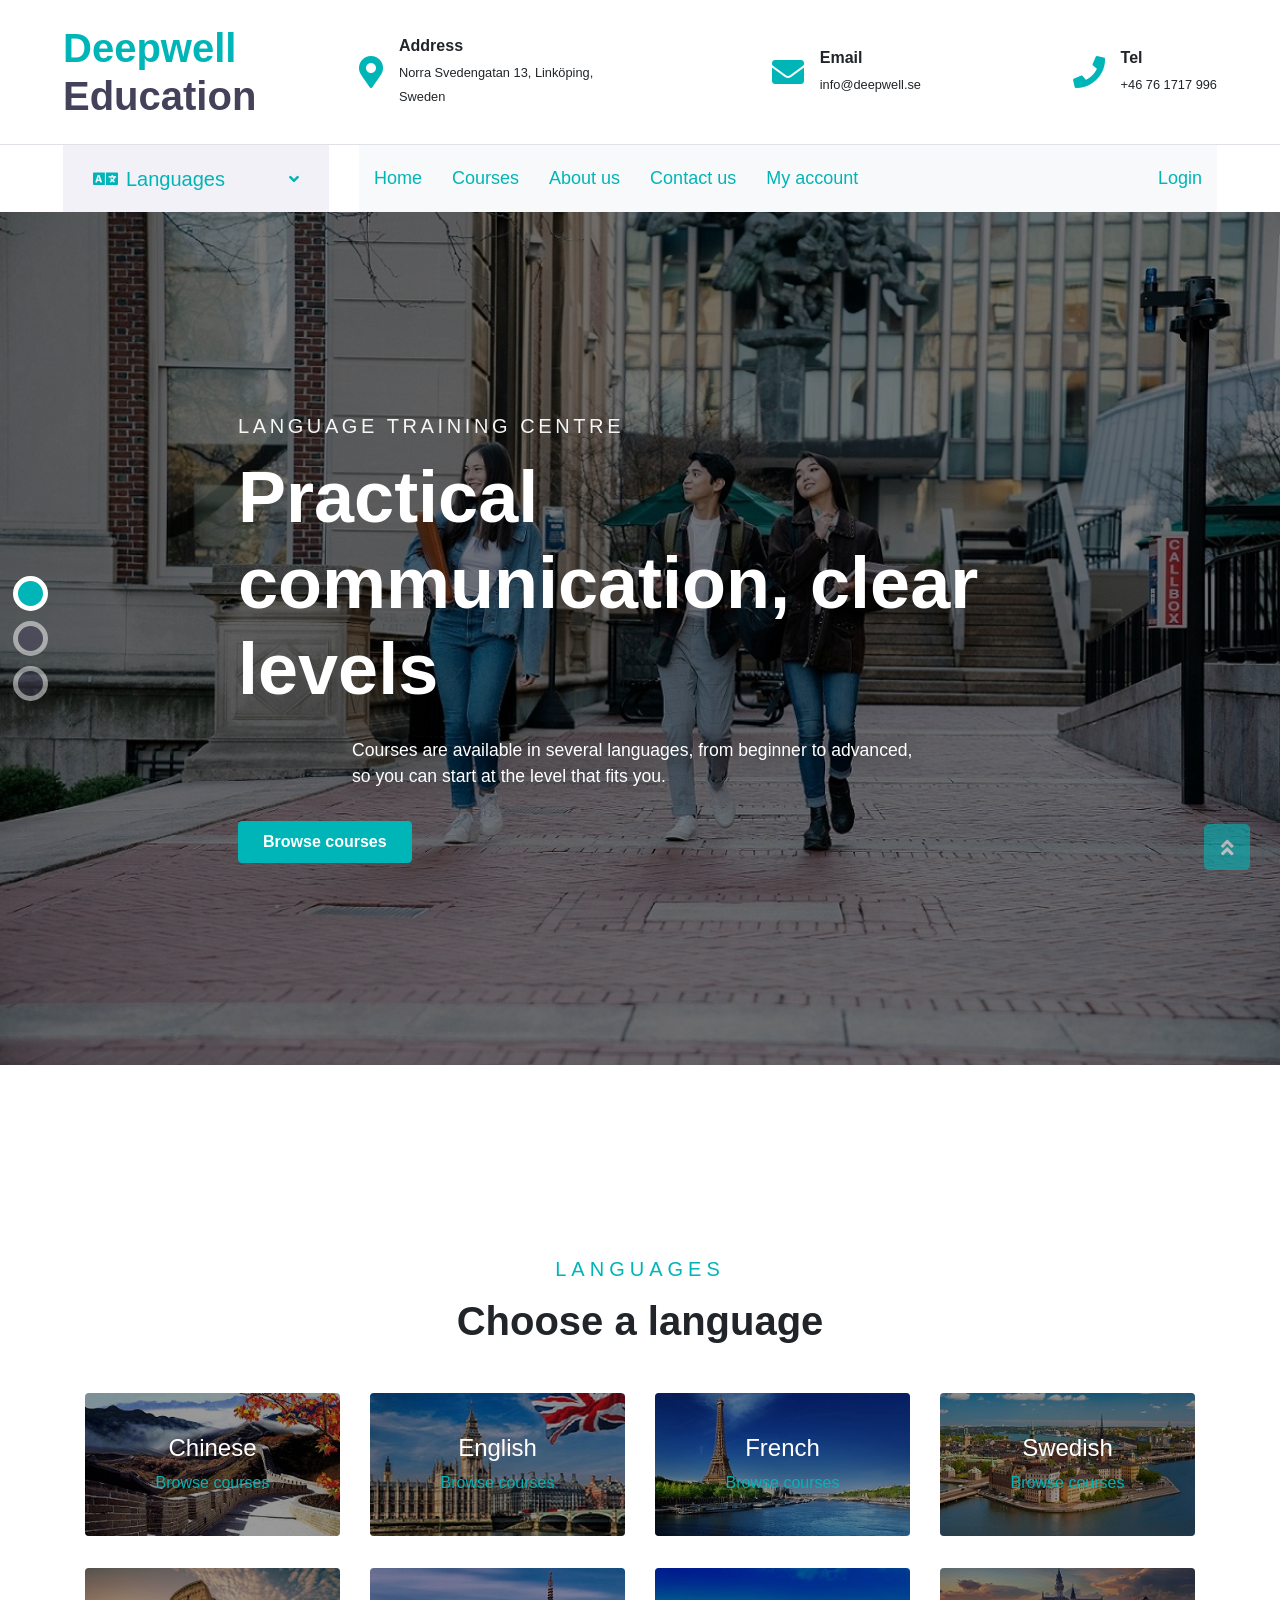
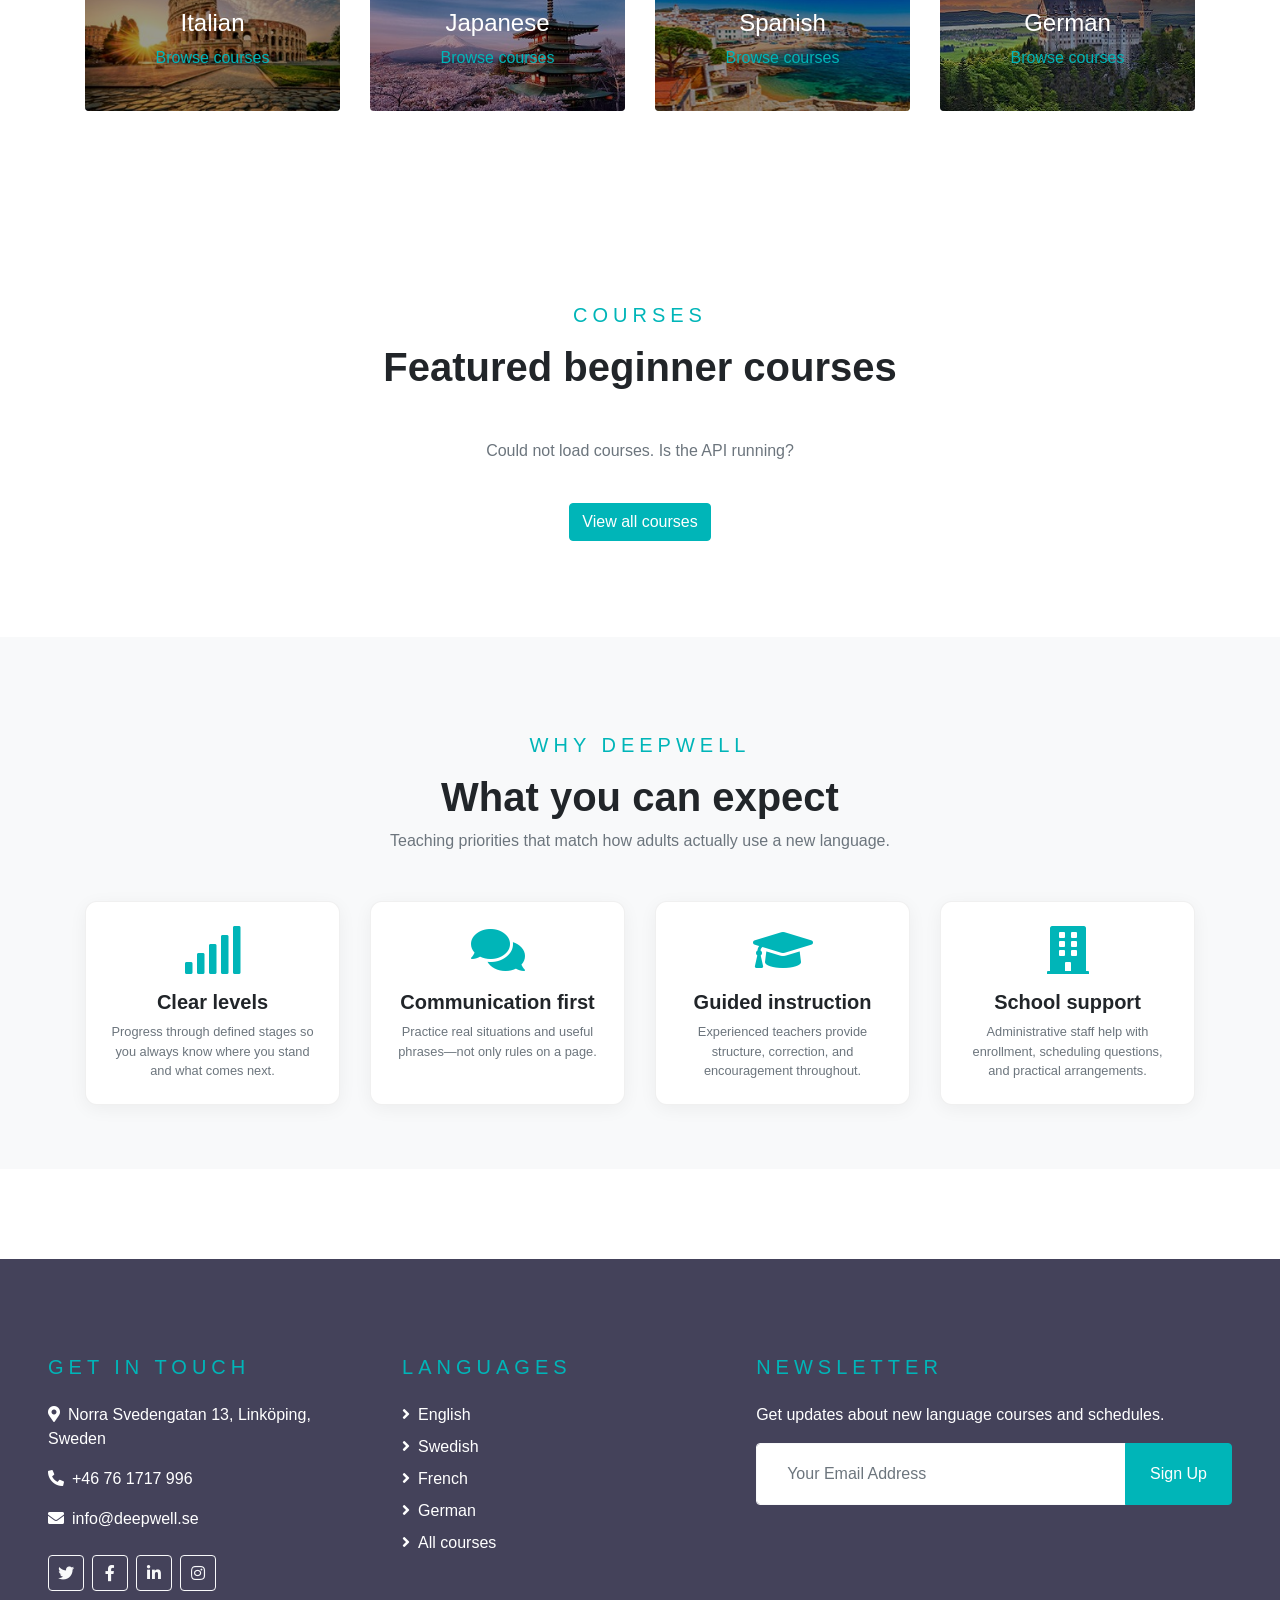
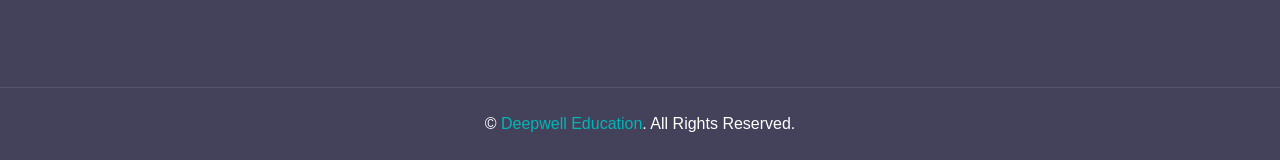
==== commit 7bad651d: "standardize image assets and improve dynamic course/language visuals" ====
--- a/DeepwellEducation/wwwroot/frontend/index.html
+++ b/DeepwellEducation/wwwroot/frontend/index.html
@@ -9,7 +9,7 @@
     <meta content="Deepwell Education offers structured language programmes across multiple levels. Browse courses, apply online, and learn with a focus on practical communication." name="description">
 
     <!-- Favicon -->
-    <link href="images/Deepwell.png" rel="icon" type="image/png">
+    <link href="images/deepwell-icon.png" rel="icon" type="image/png">
 
     <!-- Google Web Fonts -->
     <link rel="preconnect" href="https://fonts.gstatic.com">
@@ -150,7 +150,7 @@
     <script src="https://code.jquery.com/jquery-3.4.1.min.js"></script>
     <script src="https://stackpath.bootstrapcdn.com/bootstrap/4.4.1/js/bootstrap.bundle.min.js"></script>
     <!-- Template Javascript -->
-    <script src="js/course-ui.js?v=20260422f"></script>
+    <script src="js/course-ui.js?v=20260422j"></script>
     <script src="js/main.js"></script>
     <script src="js/home-page.js?v=20260415c"></script>
 </body>
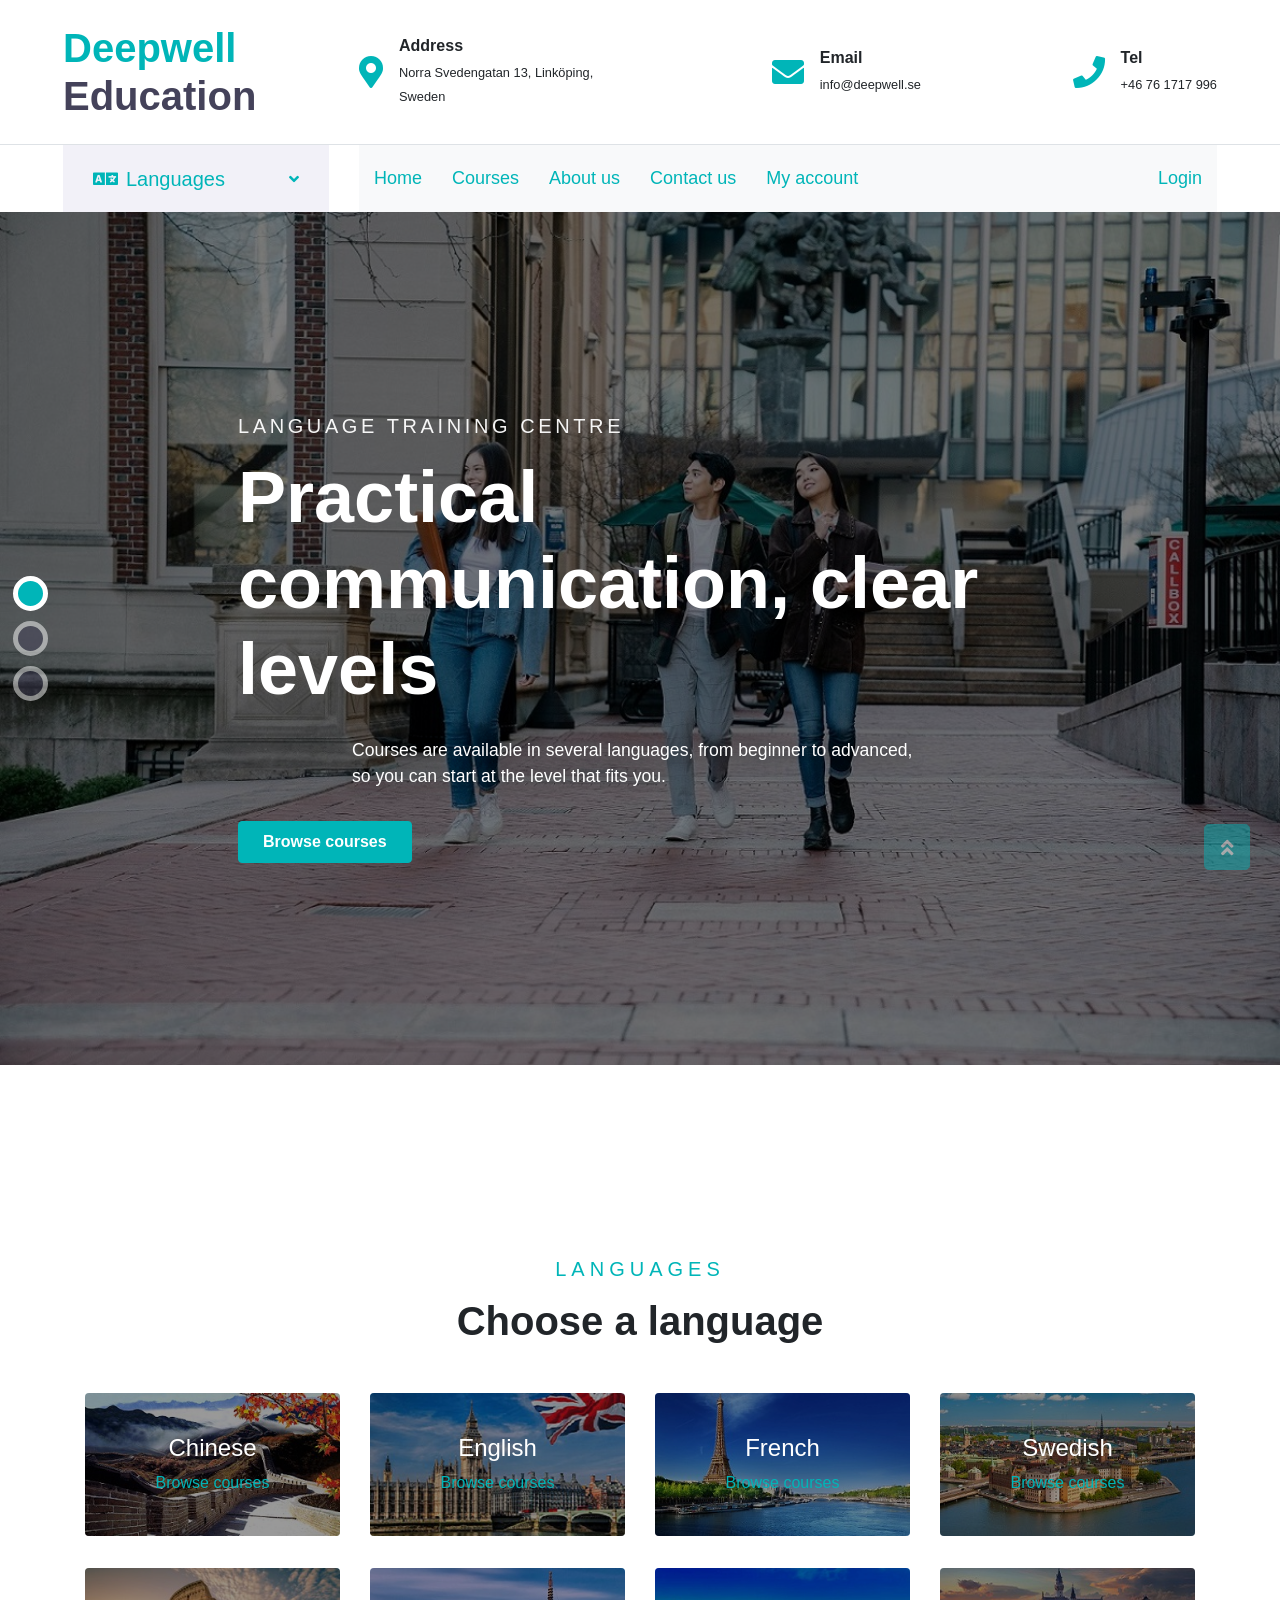
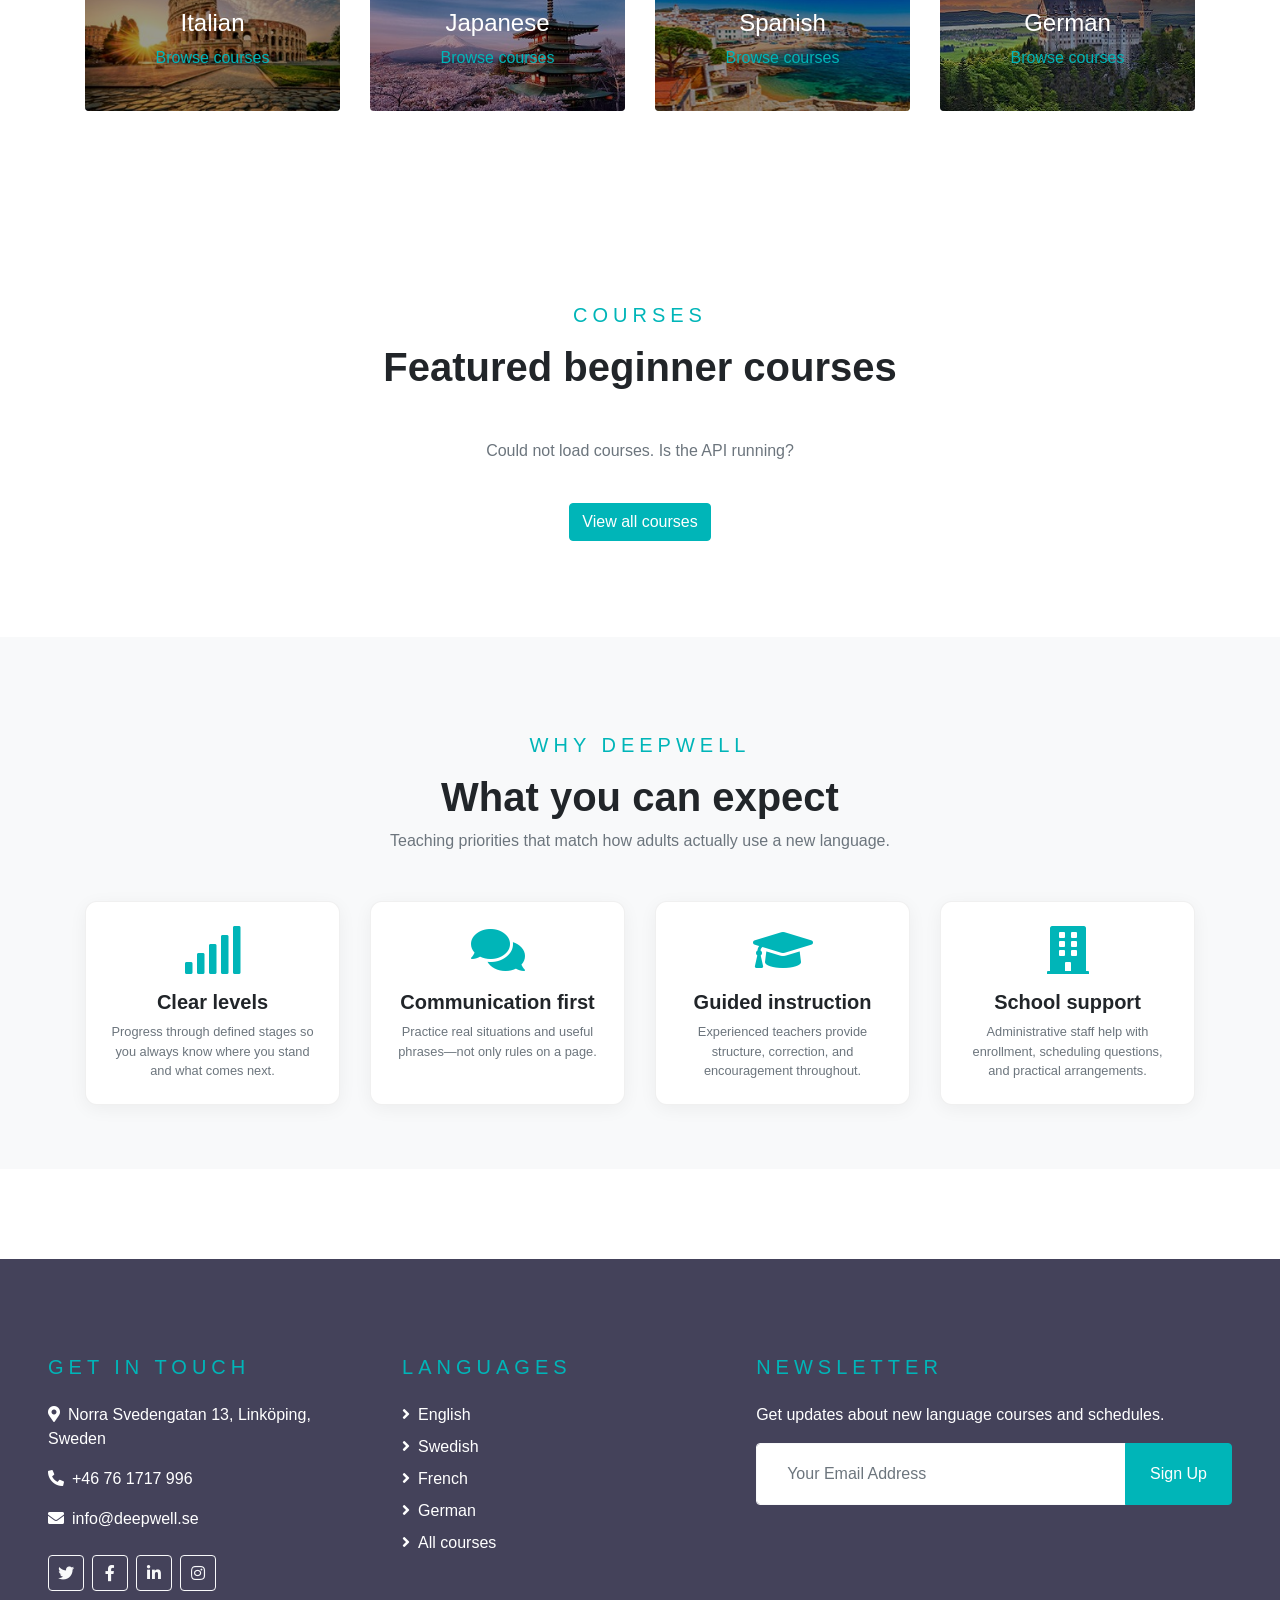
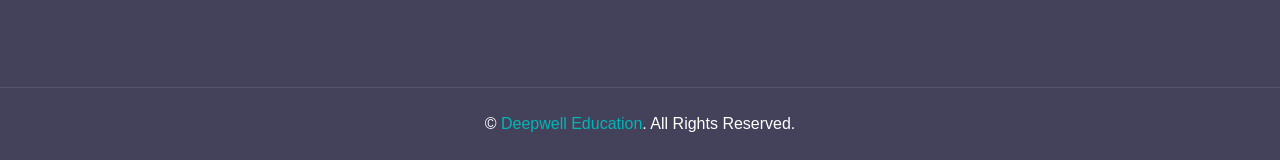
==== commit c5b6debf: "feat: admin course UX and public catalog cover from ImageUrl" ====
--- a/DeepwellEducation/wwwroot/frontend/index.html
+++ b/DeepwellEducation/wwwroot/frontend/index.html
@@ -19,7 +19,7 @@
     <link href="https://cdnjs.cloudflare.com/ajax/libs/font-awesome/5.10.0/css/all.min.css" rel="stylesheet">
 
     <!-- Customized Bootstrap Stylesheet -->
-    <link href="css/app.css?v=20260416l" rel="stylesheet">
+    <link href="css/app.css?v=20260422t" rel="stylesheet">
     <script src="js/shared-dom.js?v=20260422a"></script>
     <script src="js/layout.js" defer></script>
 </head>
@@ -150,7 +150,7 @@
     <script src="https://code.jquery.com/jquery-3.4.1.min.js"></script>
     <script src="https://stackpath.bootstrapcdn.com/bootstrap/4.4.1/js/bootstrap.bundle.min.js"></script>
     <!-- Template Javascript -->
-    <script src="js/course-ui.js?v=20260422j"></script>
+    <script src="js/course-ui.js?v=20260423g"></script>
     <script src="js/main.js"></script>
     <script src="js/home-page.js?v=20260415c"></script>
 </body>
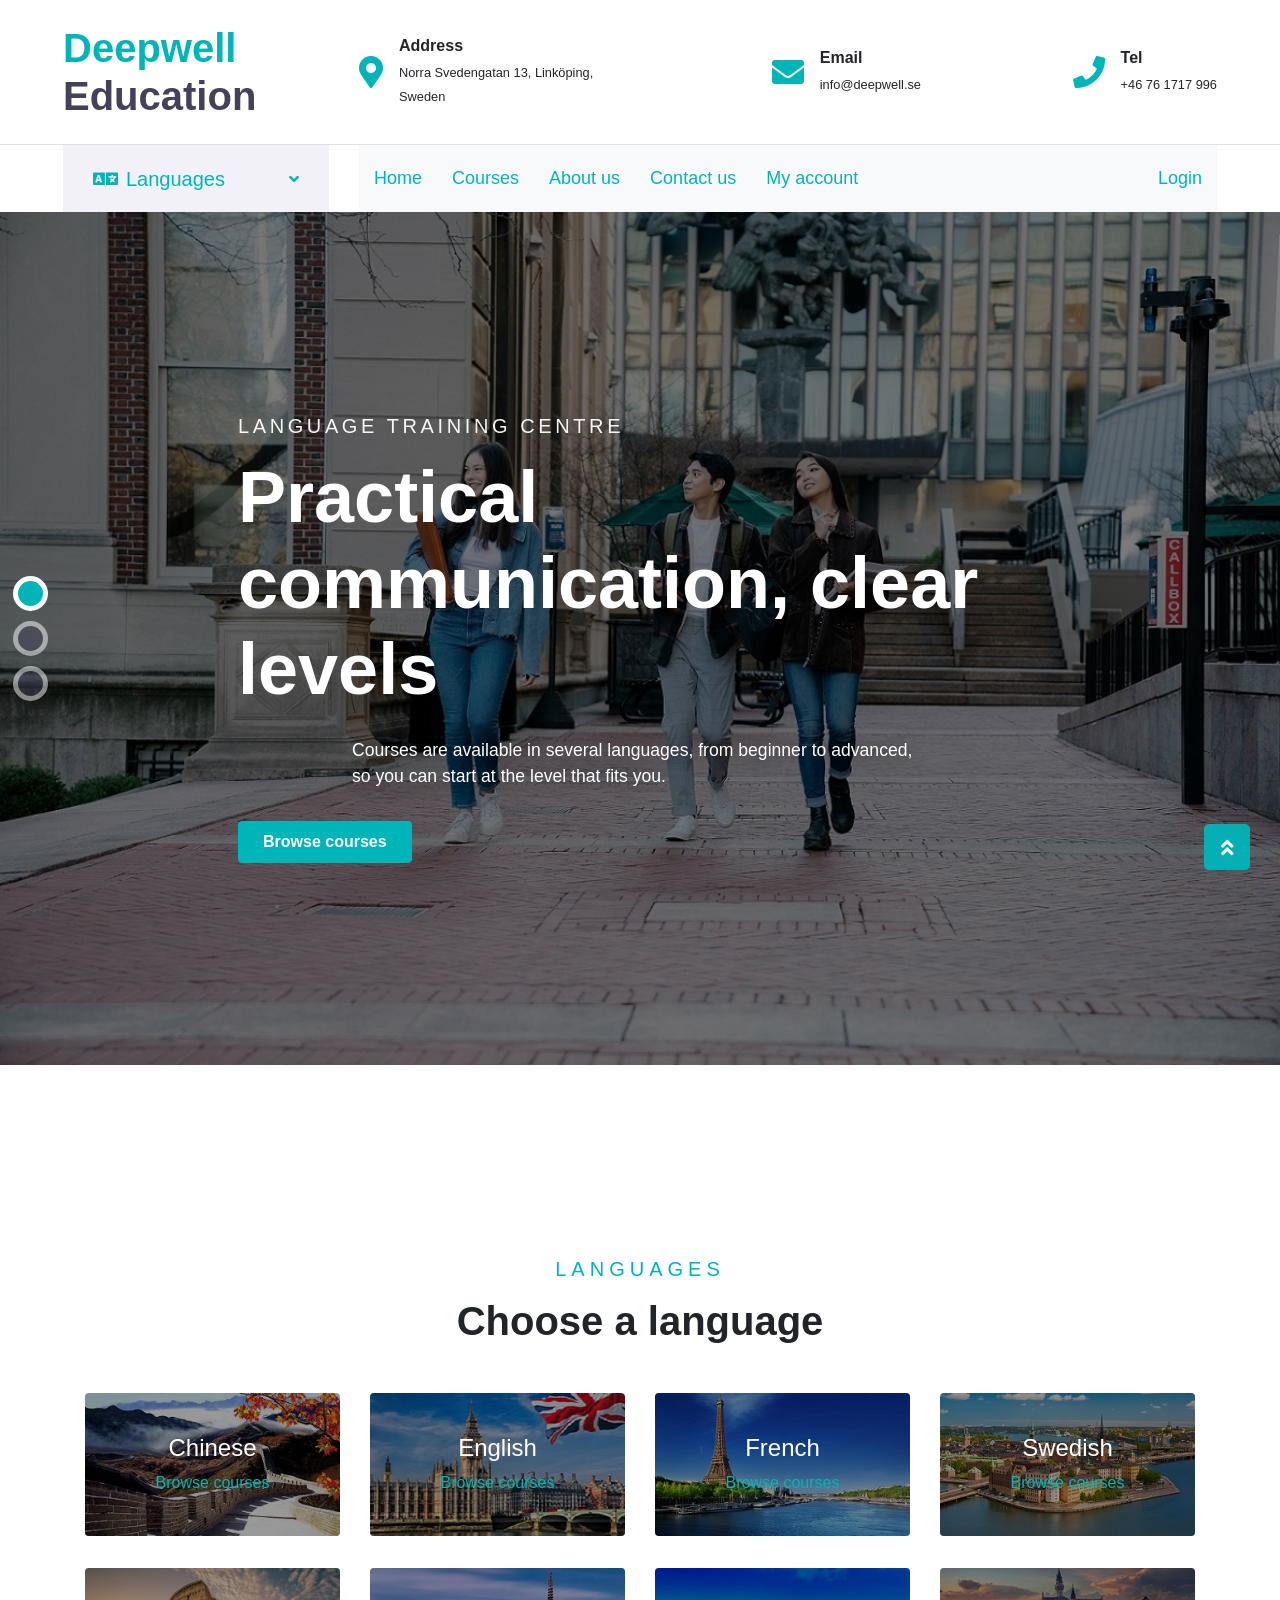
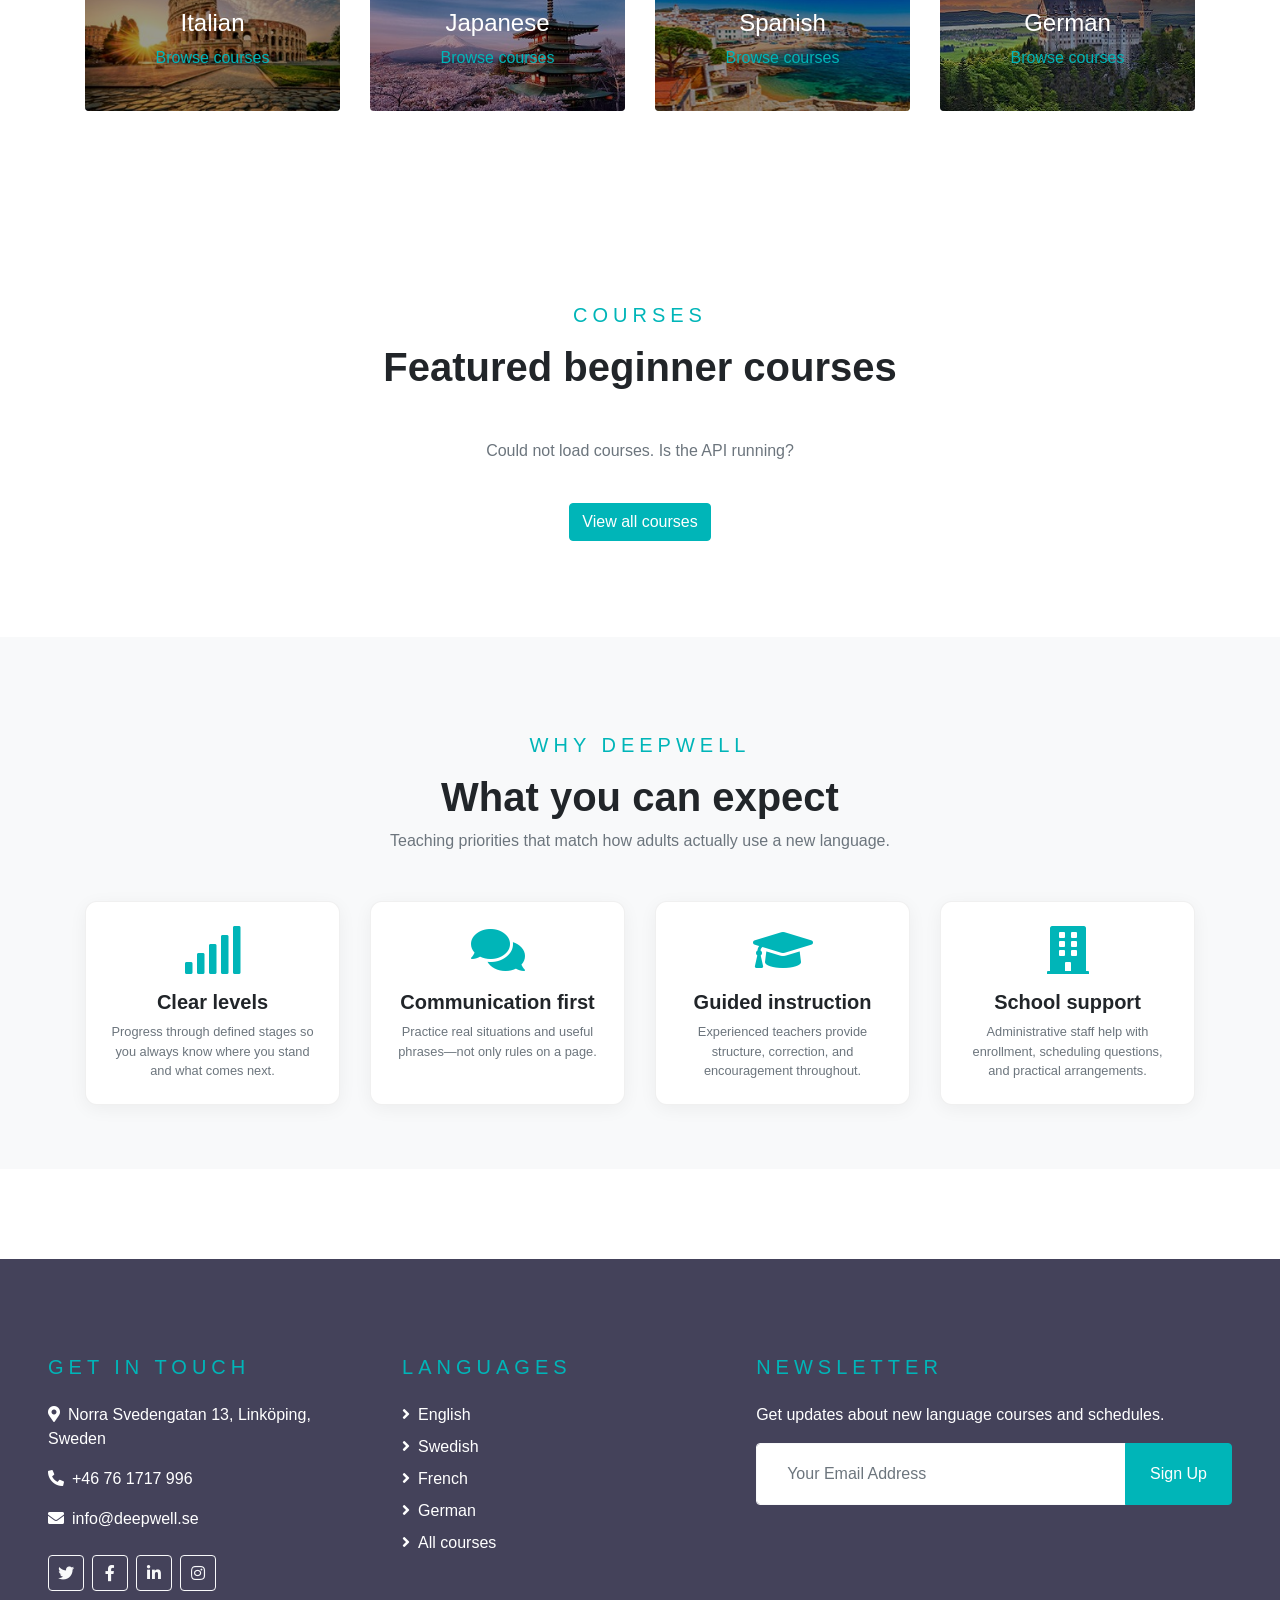
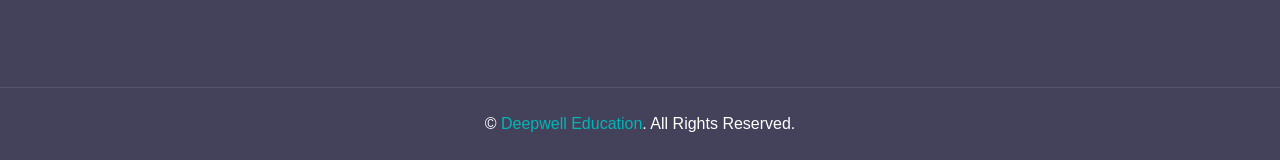
==== commit ad342b02: "security(p2): ProblemDetails errors, auth fallback policy, production CSP, CDN SRI" ====
--- a/DeepwellEducation/wwwroot/frontend/index.html
+++ b/DeepwellEducation/wwwroot/frontend/index.html
@@ -16,7 +16,7 @@
     <link href="https://fonts.googleapis.com/css2?family=Poppins:wght@400;500;600;700&display=swap" rel="stylesheet"> 
 
     <!-- Font Awesome -->
-    <link href="https://cdnjs.cloudflare.com/ajax/libs/font-awesome/5.10.0/css/all.min.css" rel="stylesheet">
+    <link href="https://cdnjs.cloudflare.com/ajax/libs/font-awesome/5.10.0/css/all.min.css" rel="stylesheet" integrity="sha256-qUoT1OnfjcK8aWoWiTDNUR+DSYE2u6O7C5aNdVbwuAc=" crossorigin="anonymous">
 
     <!-- Customized Bootstrap Stylesheet -->
     <link href="css/app.css?v=20260422t" rel="stylesheet">
@@ -147,8 +147,8 @@
 
 
     <!-- JavaScript Libraries -->
-    <script src="https://code.jquery.com/jquery-3.4.1.min.js"></script>
-    <script src="https://stackpath.bootstrapcdn.com/bootstrap/4.4.1/js/bootstrap.bundle.min.js"></script>
+    <script src="https://code.jquery.com/jquery-3.4.1.min.js" integrity="sha256-CSXorXvZcTkaix6Yvo6HppcZGetbYMGWSFlBw8HfCJo=" crossorigin="anonymous"></script>
+    <script src="https://stackpath.bootstrapcdn.com/bootstrap/4.4.1/js/bootstrap.bundle.min.js" integrity="sha256-OUFW7hFO0/r5aEGTQOz9F/aXQOt+TwqI1Z4fbVvww04=" crossorigin="anonymous"></script>
     <!-- Template Javascript -->
     <script src="js/course-ui.js?v=20260423g"></script>
     <script src="js/main.js"></script>
